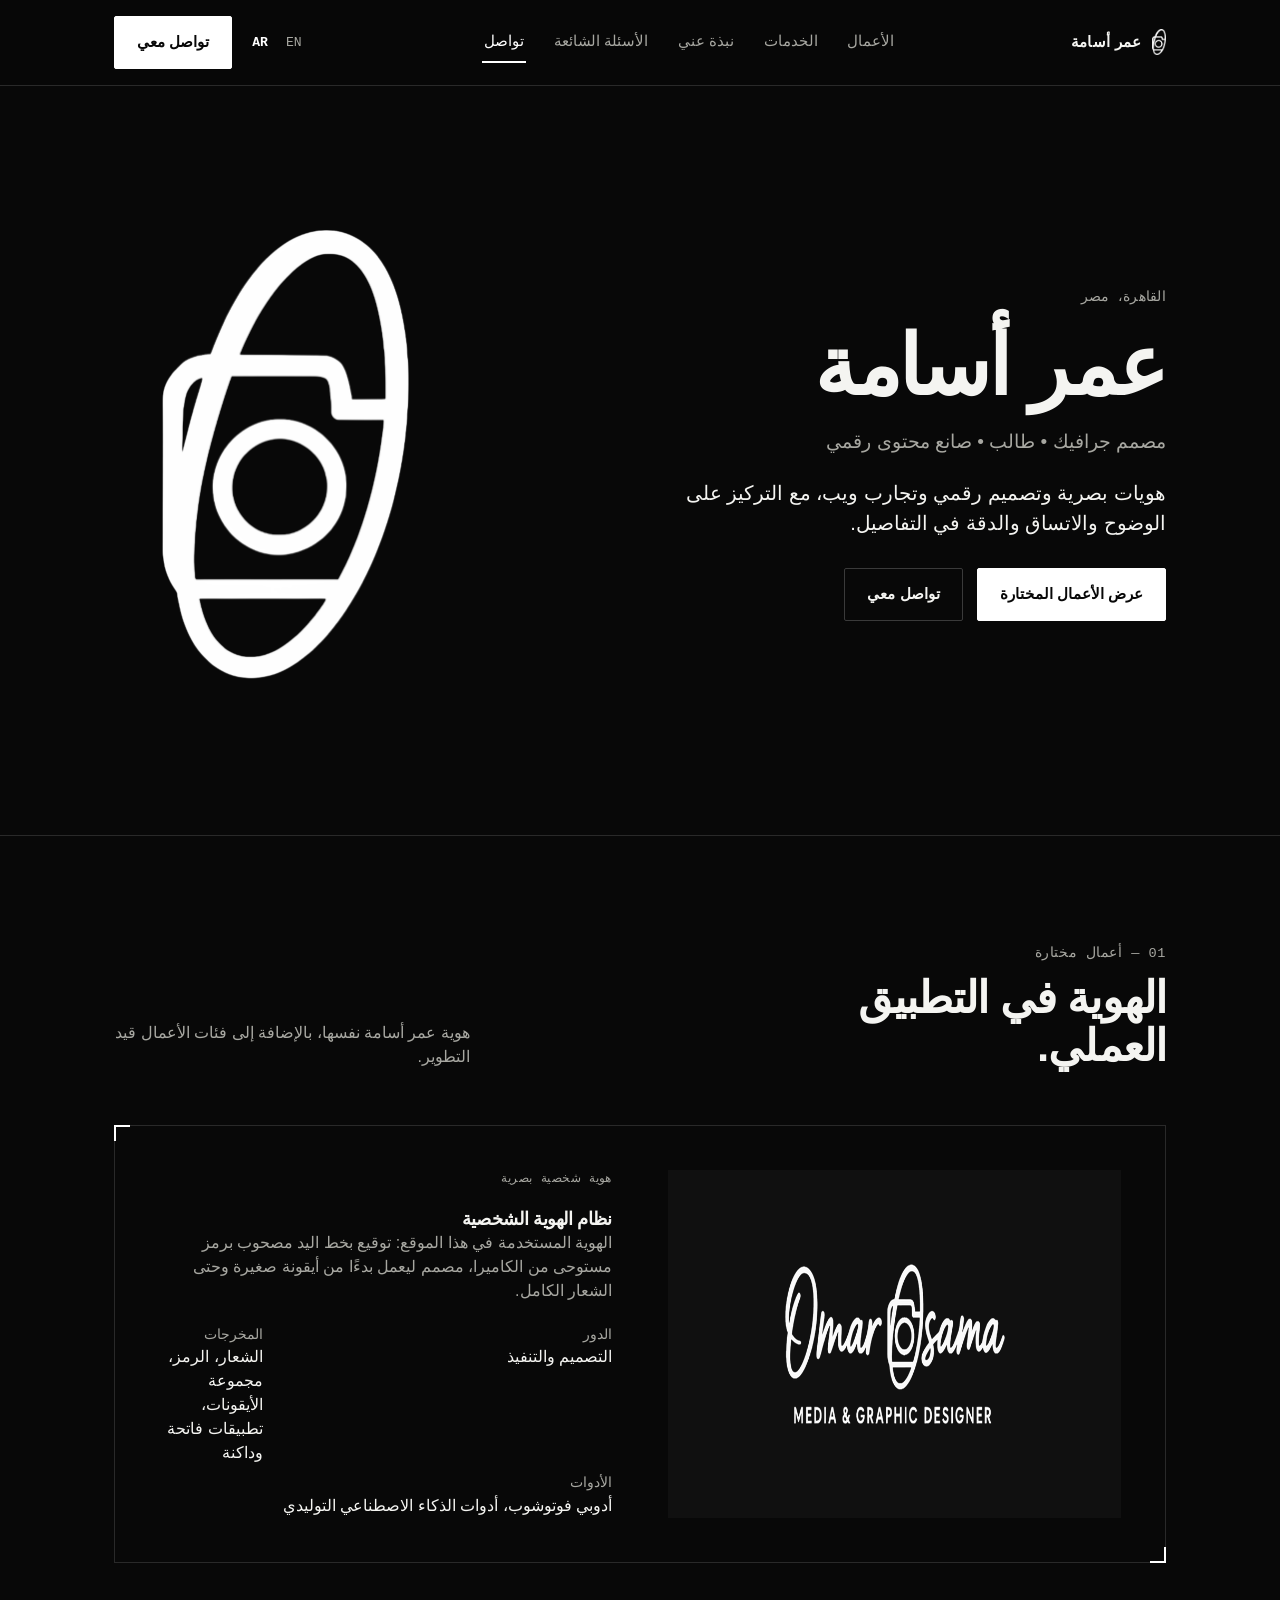
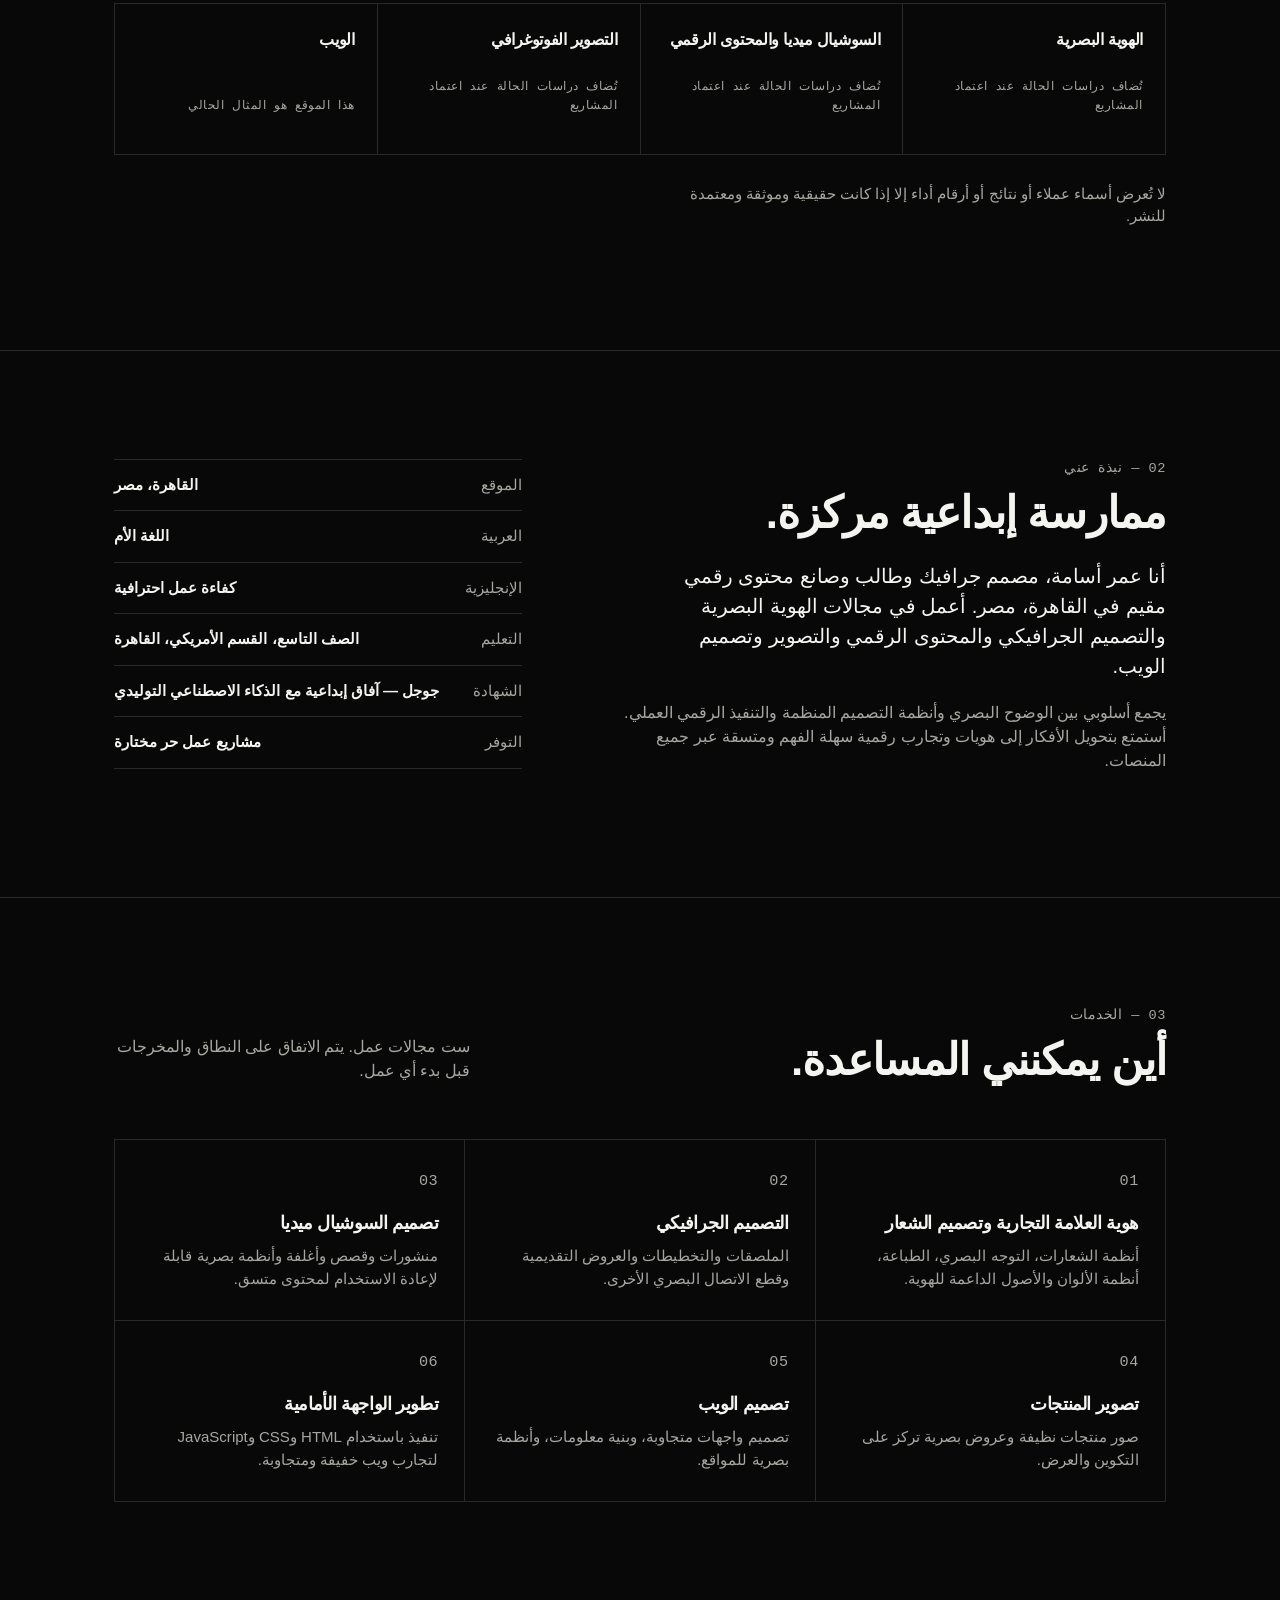
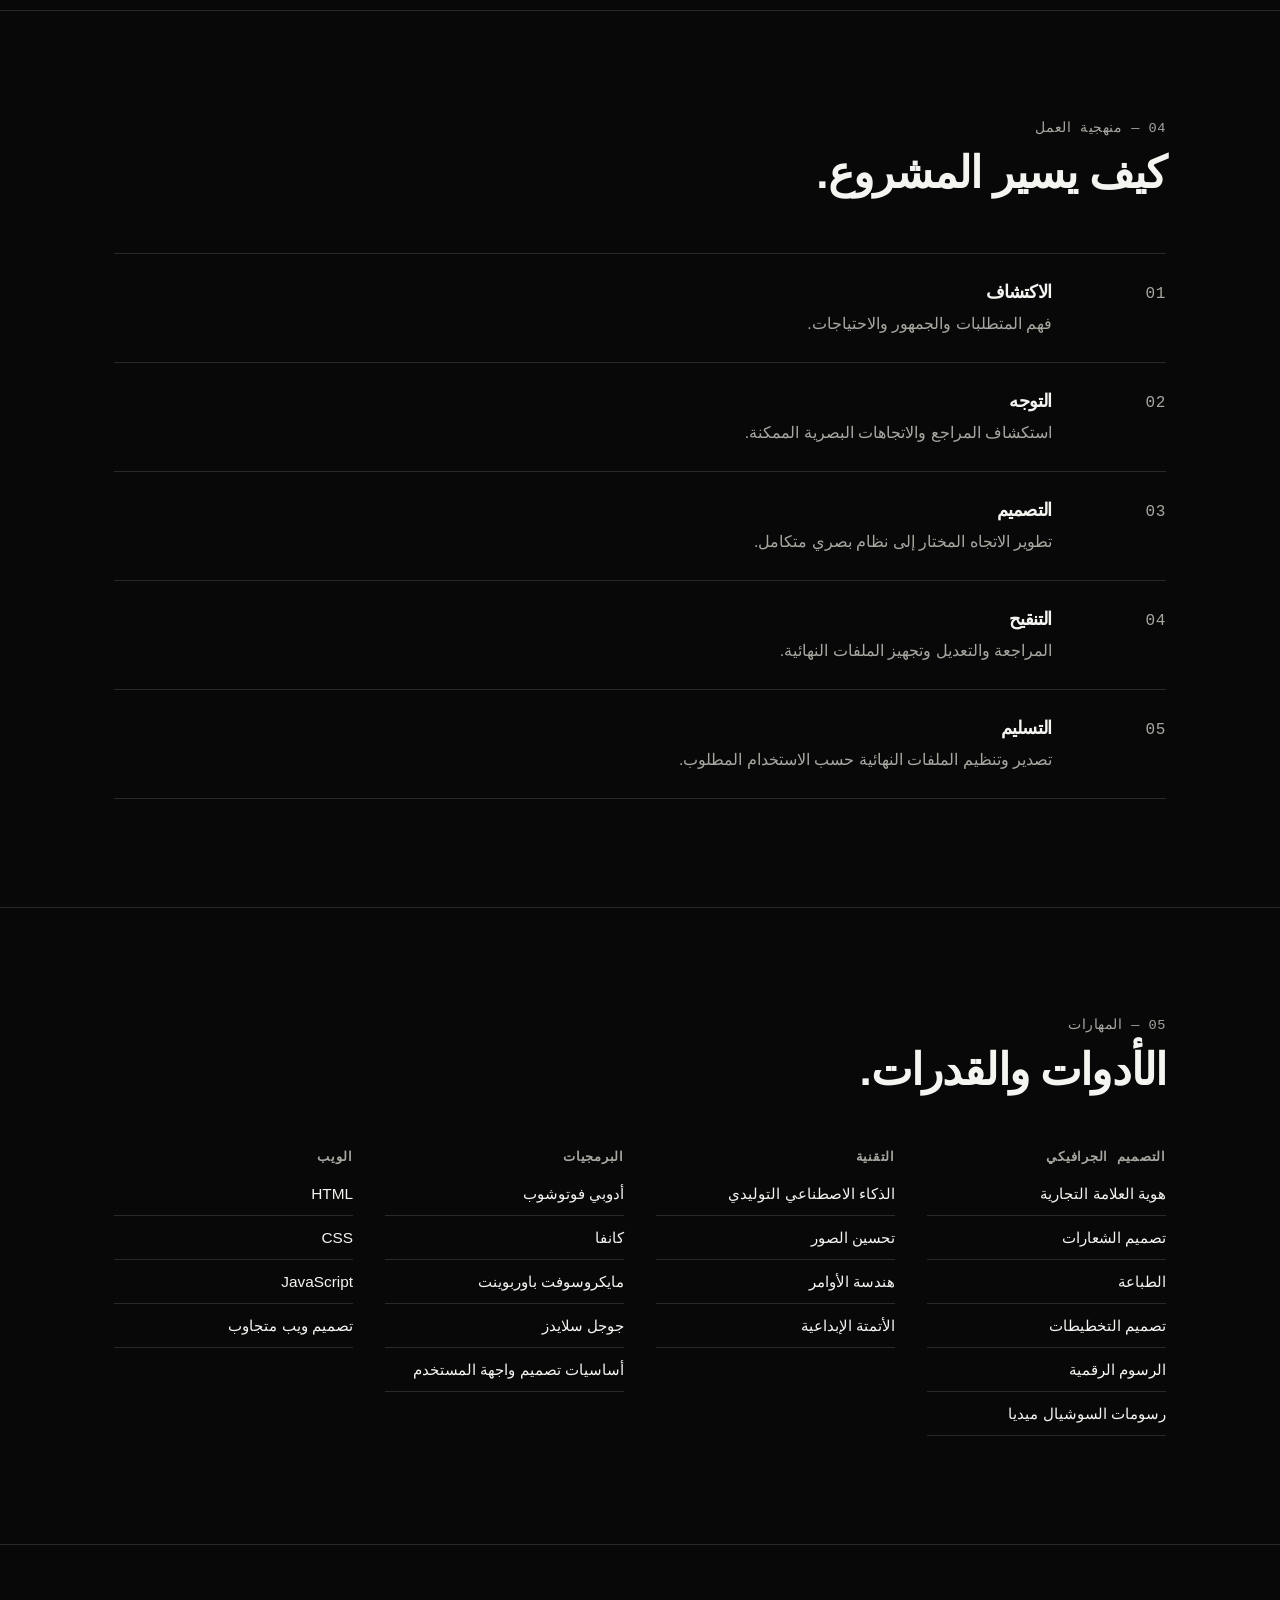
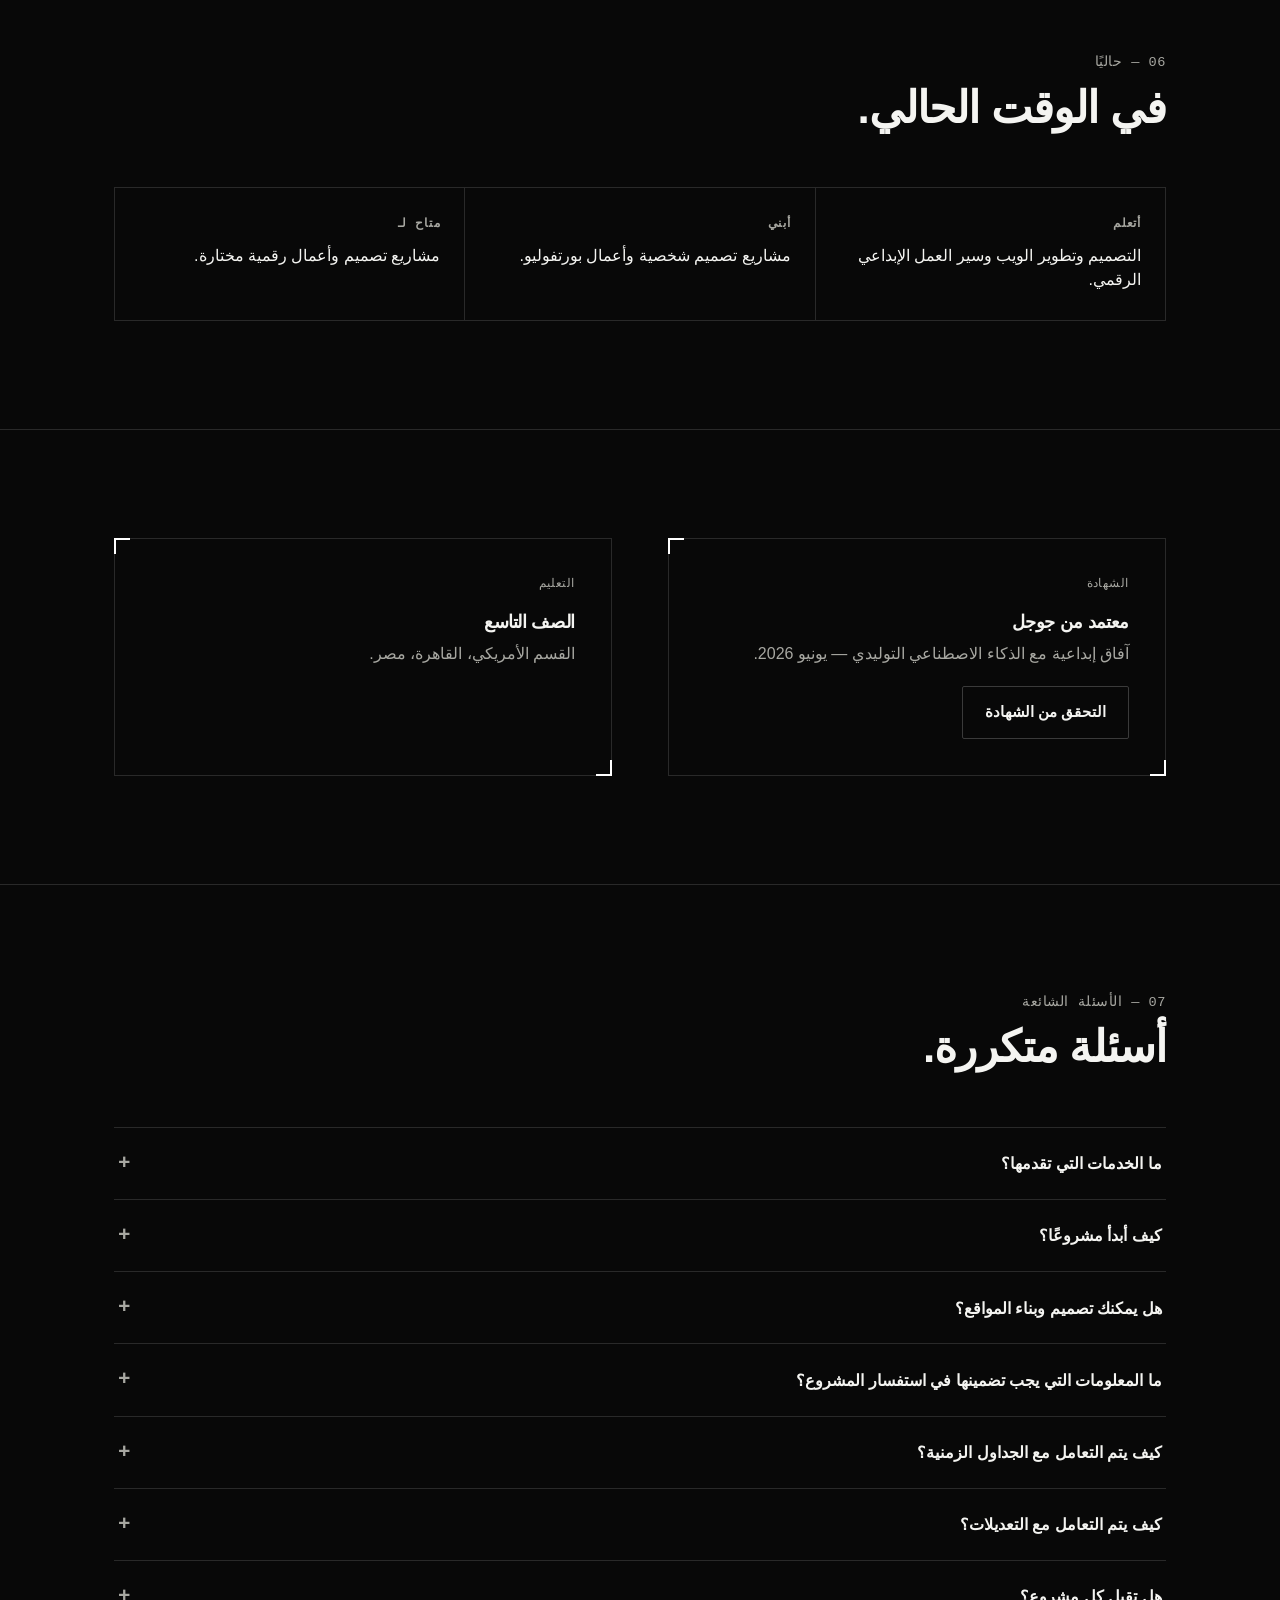
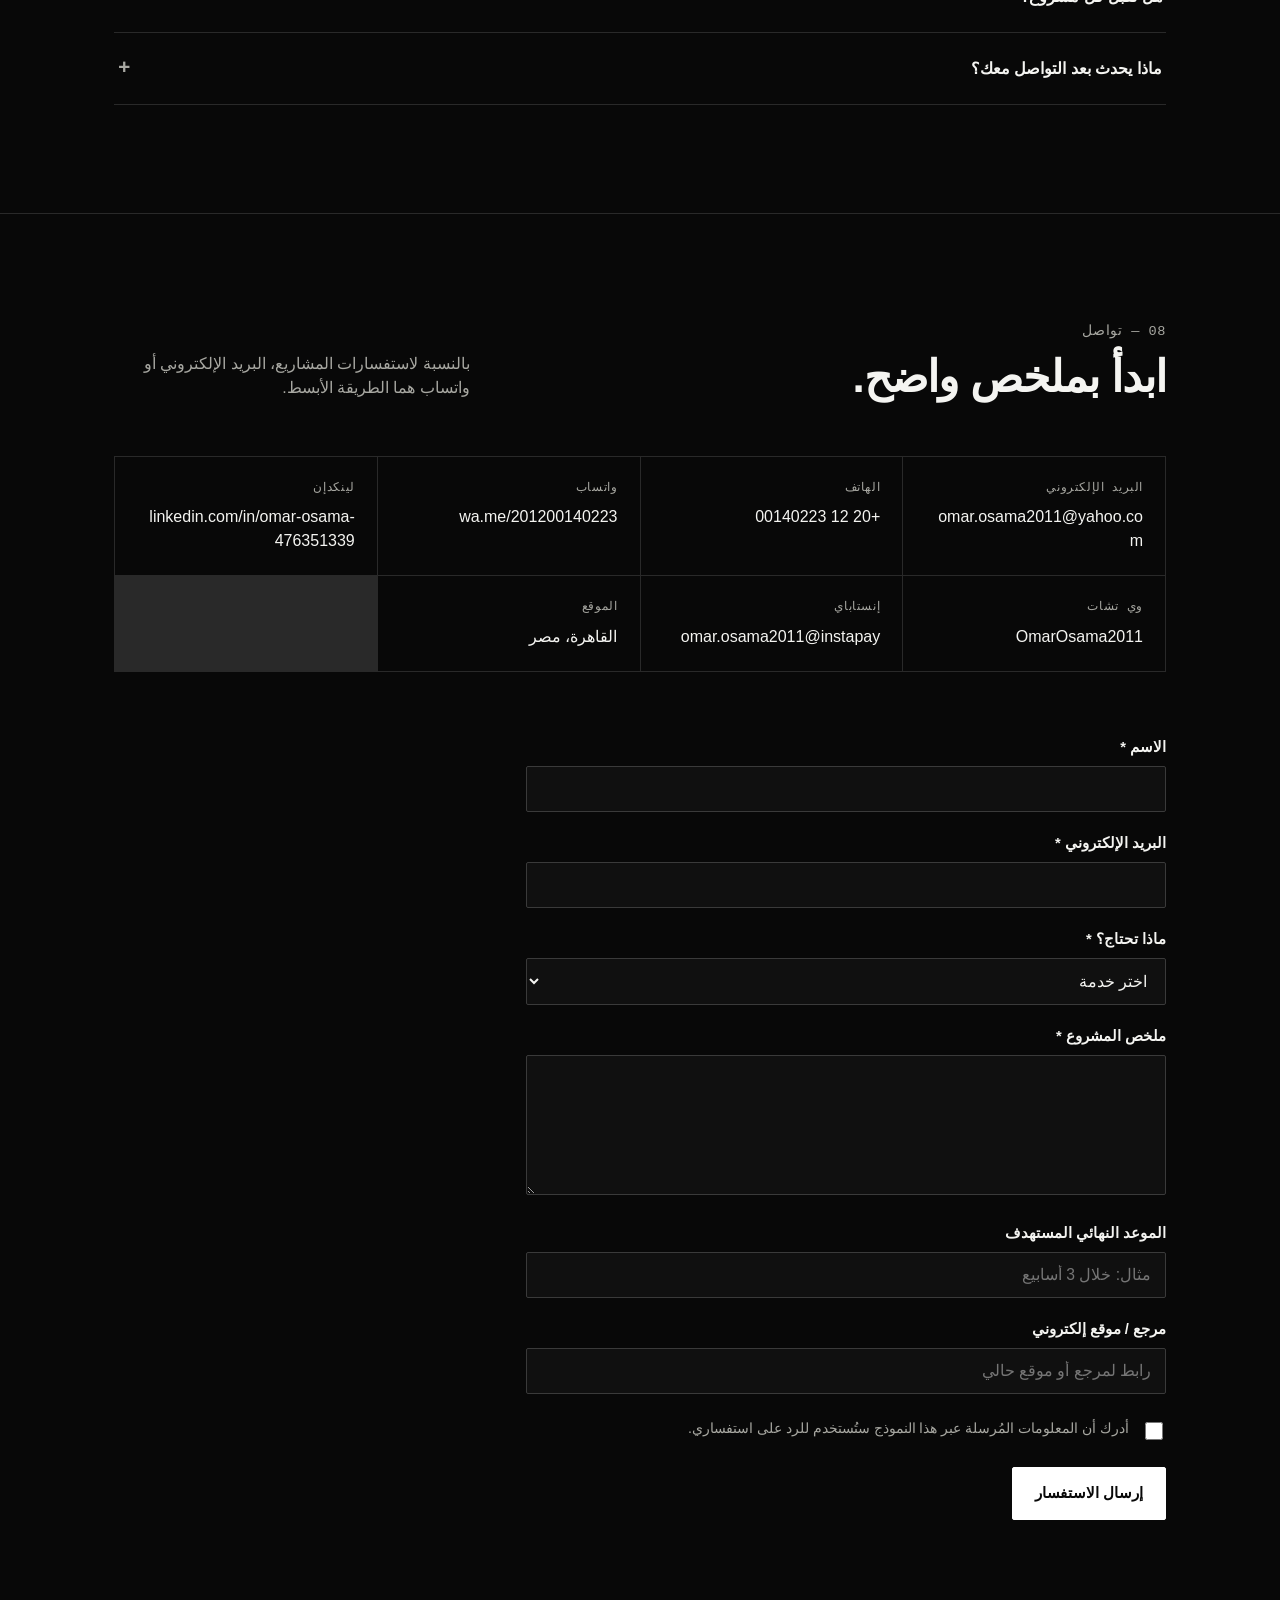
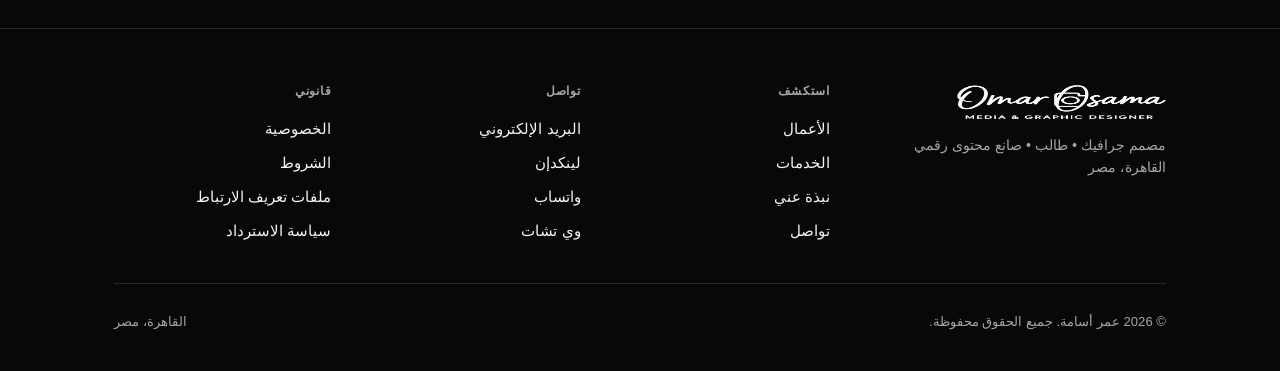
==== ar/index.html @ e89d1a8b "Add files via upload" ====
<!doctype html>
<html lang="ar" dir="rtl">
<head>
<meta charset="utf-8">
<meta name="viewport" content="width=device-width, initial-scale=1">
<title>عمر أسامة — مصمم جرافيك وصانع محتوى رقمي | القاهرة، مصر</title>
<meta name="description" content="عمر أسامة مصمم جرافيك وصانع محتوى رقمي مقيم في القاهرة، مصر، متخصص في الهوية البصرية وتصميم الشعارات ورسومات السوشيال ميديا والتصوير وتصميم الويب.">
<meta name="theme-color" content="#080808">
<link rel="canonical" href="https://omarosama.com/ar/">
<link rel="alternate" hreflang="en" href="https://omarosama.com/">
<link rel="alternate" hreflang="ar" href="https://omarosama.com/ar/">
<link rel="alternate" hreflang="x-default" href="https://omarosama.com/">

<link rel="icon" href="/favicon.ico" sizes="any">
<link rel="icon" type="image/png" sizes="16x16" href="/assets/favicon-16.png">
<link rel="icon" type="image/png" sizes="32x32" href="/assets/favicon-32.png">
<link rel="apple-touch-icon" sizes="180x180" href="/assets/apple-touch-icon.png">
<link rel="manifest" href="/site.webmanifest">

<meta property="og:type" content="website">
<meta property="og:title" content="عمر أسامة — مصمم جرافيك وصانع محتوى رقمي">
<meta property="og:description" content="هويات بصرية وتصميم رقمي وتجارب ويب، مع التركيز على الوضوح والاتساق والدقة.">
<meta property="og:url" content="https://omarosama.com/ar/">
<meta property="og:image" content="https://omarosama.com/assets/favicon-512.png">
<meta property="og:locale" content="ar_EG">
<meta property="og:locale:alternate" content="en_US">

<link rel="stylesheet" href="../styles.css">
<script type="application/ld+json">
{
  "@context": "https://schema.org",
  "@type": "Person",
  "name": "Omar Osama",
  "jobTitle": "Graphic Designer",
  "url": "https://omarosama.com/ar/",
  "image": "https://omarosama.com/assets/favicon-512.png",
  "address": { "@type": "PostalAddress", "addressLocality": "Cairo", "addressCountry": "EG" },
  "knowsLanguage": ["Arabic", "English"],
  "sameAs": ["https://www.linkedin.com/in/omar-osama-476351339"]
}
</script>
</head>
<body>
<a class="skip" href="#main">تخطَّ إلى المحتوى</a>

<header>
  <div class="container nav">
    <a class="brand" href="/ar/" aria-label="عمر أسامة، الصفحة الرئيسية">
      <img src="../assets/icon-white-sm.png" alt="" width="20" height="36">
      <span>عمر أسامة</span>
    </a>

    <nav class="primary-nav" aria-label="التنقل الرئيسي">
      <a href="#work">الأعمال</a>
      <a href="#services">الخدمات</a>
      <a href="#about">نبذة عني</a>
      <a href="#faq">الأسئلة الشائعة</a>
      <a href="#contact">تواصل</a>
    </nav>

    <div class="nav-right">
      <div class="lang-switch" aria-label="اللغة">
        <a href="/" lang="en">EN</a>
        <a href="/ar/" aria-current="true" lang="ar">AR</a>
      </div>
      <a class="button" href="#contact">تواصل معي</a>
      <button class="menu-toggle" aria-label="فتح القائمة" aria-expanded="false" aria-controls="primary-nav">
        <svg width="20" height="20" viewBox="0 0 20 20" fill="none" aria-hidden="true"><path d="M2 5h16M2 10h16M2 15h16" stroke="currentColor" stroke-width="1.6" stroke-linecap="round"/></svg>
      </button>
    </div>
  </div>
</header>

<main id="main">

  <section class="hero" aria-label="مقدمة">
    <div class="container hero-grid">
      <div>
        <p class="hero-kicker">القاهرة، مصر</p>
        <h1>عمر أسامة</h1>
        <p class="hero-role">مصمم جرافيك • طالب • صانع محتوى رقمي</p>
        <p class="lead">هويات بصرية وتصميم رقمي وتجارب ويب، مع التركيز على الوضوح والاتساق والدقة في التفاصيل.</p>
        <div class="hero-actions">
          <a class="button" href="#work">عرض الأعمال المختارة</a>
          <a class="button secondary" href="#contact">تواصل معي</a>
        </div>
      </div>
      <div class="hero-mark">
        <img src="../assets/icon-white-lg.png" alt="رمز عمر أسامة المستوحى من الكاميرا" width="495" height="900">
      </div>
    </div>
  </section>

  <section id="work" aria-labelledby="work-heading">
    <div class="container">
      <div class="section-head">
        <div>
          <span class="section-index frame-num">01 — أعمال مختارة</span>
          <h2 id="work-heading">الهوية في التطبيق العملي.</h2>
        </div>
        <p class="section-intro">هوية عمر أسامة نفسها، بالإضافة إلى فئات الأعمال قيد التطوير.</p>
      </div>

      <article class="case-study frame">
        <div class="case-visual">
          <img src="../assets/logo-white-header.png" alt="توقيع عمر أسامة مع الرمز المستوحى من الكاميرا" loading="lazy" width="417" height="160">
        </div>
        <div class="case-body">
          <div class="case-meta">
            <span class="frame-num">هوية شخصية بصرية</span>
          </div>
          <h3>نظام الهوية الشخصية</h3>
          <p>الهوية المستخدمة في هذا الموقع: توقيع بخط اليد مصحوب برمز مستوحى من الكاميرا، مصمم ليعمل بدءًا من أيقونة صغيرة وحتى الشعار الكامل.</p>
          <dl>
            <div><dt>الدور</dt><dd>التصميم والتنفيذ</dd></div>
            <div><dt>المخرجات</dt><dd>الشعار، الرمز، مجموعة الأيقونات، تطبيقات فاتحة وداكنة</dd></div>
            <div><dt>الأدوات</dt><dd>أدوبي فوتوشوب، أدوات الذكاء الاصطناعي التوليدي</dd></div>
          </dl>
        </div>
      </article>

      <div class="work-categories">
        <div class="work-category">
          <h3>الهوية البصرية</h3>
          <p class="frame-num status">تُضاف دراسات الحالة عند اعتماد المشاريع</p>
        </div>
        <div class="work-category">
          <h3>السوشيال ميديا والمحتوى الرقمي</h3>
          <p class="frame-num status">تُضاف دراسات الحالة عند اعتماد المشاريع</p>
        </div>
        <div class="work-category">
          <h3>التصوير الفوتوغرافي</h3>
          <p class="frame-num status">تُضاف دراسات الحالة عند اعتماد المشاريع</p>
        </div>
        <div class="work-category">
          <h3>الويب</h3>
          <p class="frame-num status">هذا الموقع هو المثال الحالي</p>
        </div>
      </div>
      <p class="work-note">لا تُعرض أسماء عملاء أو نتائج أو أرقام أداء إلا إذا كانت حقيقية وموثقة ومعتمدة للنشر.</p>
    </div>
  </section>

  <section id="about" aria-labelledby="about-heading">
    <div class="container about-grid">
      <div>
        <span class="section-index frame-num">02 — نبذة عني</span>
        <h2 id="about-heading">ممارسة إبداعية مركزة.</h2>
        <p class="lead" style="margin-top:24px;">أنا عمر أسامة، مصمم جرافيك وطالب وصانع محتوى رقمي مقيم في القاهرة، مصر. أعمل في مجالات الهوية البصرية والتصميم الجرافيكي والمحتوى الرقمي والتصوير وتصميم الويب.</p>
        <p>يجمع أسلوبي بين الوضوح البصري وأنظمة التصميم المنظمة والتنفيذ الرقمي العملي. أستمتع بتحويل الأفكار إلى هويات وتجارب رقمية سهلة الفهم ومتسقة عبر جميع المنصات.</p>
      </div>
      <div class="info-list" aria-label="تفاصيل الملف الشخصي">
        <div class="info-row"><span>الموقع</span><strong>القاهرة، مصر</strong></div>
        <div class="info-row"><span>العربية</span><strong>اللغة الأم</strong></div>
        <div class="info-row"><span>الإنجليزية</span><strong>كفاءة عمل احترافية</strong></div>
        <div class="info-row"><span>التعليم</span><strong>الصف التاسع، القسم الأمريكي، القاهرة</strong></div>
        <div class="info-row"><span>الشهادة</span><strong>جوجل — آفاق إبداعية مع الذكاء الاصطناعي التوليدي</strong></div>
        <div class="info-row"><span>التوفر</span><strong>مشاريع عمل حر مختارة</strong></div>
      </div>
    </div>
  </section>

  <section id="services" aria-labelledby="services-heading">
    <div class="container">
      <div class="section-head">
        <div>
          <span class="section-index frame-num">03 — الخدمات</span>
          <h2 id="services-heading">أين يمكنني المساعدة.</h2>
        </div>
        <p class="section-intro">ست مجالات عمل. يتم الاتفاق على النطاق والمخرجات قبل بدء أي عمل.</p>
      </div>
      <div class="services">
        <article class="service">
          <span class="frame-num">01</span>
          <h3>هوية العلامة التجارية وتصميم الشعار</h3>
          <p>أنظمة الشعارات، التوجه البصري، الطباعة، أنظمة الألوان والأصول الداعمة للهوية.</p>
        </article>
        <article class="service">
          <span class="frame-num">02</span>
          <h3>التصميم الجرافيكي</h3>
          <p>الملصقات والتخطيطات والعروض التقديمية وقطع الاتصال البصري الأخرى.</p>
        </article>
        <article class="service">
          <span class="frame-num">03</span>
          <h3>تصميم السوشيال ميديا</h3>
          <p>منشورات وقصص وأغلفة وأنظمة بصرية قابلة لإعادة الاستخدام لمحتوى متسق.</p>
        </article>
        <article class="service">
          <span class="frame-num">04</span>
          <h3>تصوير المنتجات</h3>
          <p>صور منتجات نظيفة وعروض بصرية تركز على التكوين والعرض.</p>
        </article>
        <article class="service">
          <span class="frame-num">05</span>
          <h3>تصميم الويب</h3>
          <p>تصميم واجهات متجاوبة، وبنية معلومات، وأنظمة بصرية للمواقع.</p>
        </article>
        <article class="service">
          <span class="frame-num">06</span>
          <h3>تطوير الواجهة الأمامية</h3>
          <p>تنفيذ باستخدام HTML وCSS وJavaScript لتجارب ويب خفيفة ومتجاوبة.</p>
        </article>
      </div>
    </div>
  </section>

  <section id="process" aria-labelledby="process-heading">
    <div class="container">
      <div class="section-head">
        <div>
          <span class="section-index frame-num">04 — منهجية العمل</span>
          <h2 id="process-heading">كيف يسير المشروع.</h2>
        </div>
      </div>
      <div class="process-list">
        <div class="process-item">
          <span class="frame-num">01</span>
          <div><h3>الاكتشاف</h3><p>فهم المتطلبات والجمهور والاحتياجات.</p></div>
        </div>
        <div class="process-item">
          <span class="frame-num">02</span>
          <div><h3>التوجه</h3><p>استكشاف المراجع والاتجاهات البصرية الممكنة.</p></div>
        </div>
        <div class="process-item">
          <span class="frame-num">03</span>
          <div><h3>التصميم</h3><p>تطوير الاتجاه المختار إلى نظام بصري متكامل.</p></div>
        </div>
        <div class="process-item">
          <span class="frame-num">04</span>
          <div><h3>التنقيح</h3><p>المراجعة والتعديل وتجهيز الملفات النهائية.</p></div>
        </div>
        <div class="process-item">
          <span class="frame-num">05</span>
          <div><h3>التسليم</h3><p>تصدير وتنظيم الملفات النهائية حسب الاستخدام المطلوب.</p></div>
        </div>
      </div>
    </div>
  </section>

  <section id="skills" aria-labelledby="skills-heading">
    <div class="container">
      <div class="section-head">
        <div>
          <span class="section-index frame-num">05 — المهارات</span>
          <h2 id="skills-heading">الأدوات والقدرات.</h2>
        </div>
      </div>
      <div class="skills-grid">
        <div class="skill-group">
          <h3>التصميم الجرافيكي</h3>
          <ul>
            <li>هوية العلامة التجارية</li>
            <li>تصميم الشعارات</li>
            <li>الطباعة</li>
            <li>تصميم التخطيطات</li>
            <li>الرسوم الرقمية</li>
            <li>رسومات السوشيال ميديا</li>
          </ul>
        </div>
        <div class="skill-group">
          <h3>التقنية</h3>
          <ul>
            <li>الذكاء الاصطناعي التوليدي</li>
            <li>تحسين الصور</li>
            <li>هندسة الأوامر</li>
            <li>الأتمتة الإبداعية</li>
          </ul>
        </div>
        <div class="skill-group">
          <h3>البرمجيات</h3>
          <ul>
            <li>أدوبي فوتوشوب</li>
            <li>كانفا</li>
            <li>مايكروسوفت باوربوينت</li>
            <li>جوجل سلايدز</li>
            <li>أساسيات تصميم واجهة المستخدم</li>
          </ul>
        </div>
        <div class="skill-group">
          <h3>الويب</h3>
          <ul>
            <li>HTML</li>
            <li>CSS</li>
            <li>JavaScript</li>
            <li>تصميم ويب متجاوب</li>
          </ul>
        </div>
      </div>
    </div>
  </section>

  <section id="currently" aria-labelledby="currently-heading">
    <div class="container">
      <div class="section-head">
        <div>
          <span class="section-index frame-num">06 — حاليًا</span>
          <h2 id="currently-heading">في الوقت الحالي.</h2>
        </div>
      </div>
      <div class="currently-grid">
        <div class="currently-item">
          <h3>أتعلم</h3>
          <p>التصميم وتطوير الويب وسير العمل الإبداعي الرقمي.</p>
        </div>
        <div class="currently-item">
          <h3>أبني</h3>
          <p>مشاريع تصميم شخصية وأعمال بورتفوليو.</p>
        </div>
        <div class="currently-item">
          <h3>متاح لـ</h3>
          <p>مشاريع تصميم وأعمال رقمية مختارة.</p>
        </div>
      </div>
    </div>
  </section>

  <section id="certification" aria-labelledby="certification-heading">
    <div class="container two-up">
      <div class="credential-card frame">
        <span class="frame-num">الشهادة</span>
        <h3 id="certification-heading">معتمد من جوجل</h3>
        <p>آفاق إبداعية مع الذكاء الاصطناعي التوليدي — يونيو 2026.</p>
        <a class="button secondary" href="https://omp.dub.ai/certificate/pCsrvrHUGhyC" rel="noopener noreferrer" target="_blank">التحقق من الشهادة</a>
      </div>
      <div class="credential-card frame">
        <span class="frame-num">التعليم</span>
        <h3>الصف التاسع</h3>
        <p>القسم الأمريكي، القاهرة، مصر.</p>
      </div>
    </div>
  </section>

  <section id="faq" aria-labelledby="faq-heading">
    <div class="container">
      <div class="section-head">
        <div>
          <span class="section-index frame-num">07 — الأسئلة الشائعة</span>
          <h2 id="faq-heading">أسئلة متكررة.</h2>
        </div>
      </div>
      <div class="faq-list">
        <details class="faq-item">
          <summary>ما الخدمات التي تقدمها؟</summary>
          <p>هوية العلامة التجارية وتصميم الشعار، التصميم الجرافيكي، تصميم السوشيال ميديا، تصوير المنتجات، تصميم الويب وتطوير الواجهة الأمامية.</p>
        </details>
        <details class="faq-item">
          <summary>كيف أبدأ مشروعًا؟</summary>
          <p>أرسل ملخصًا مختصرًا عبر البريد الإلكتروني أو واتساب، أو استخدم نموذج الاستفسار أدناه. اذكر ما تحتاجه وأهدافك وأي مراجع مناسبة.</p>
        </details>
        <details class="faq-item">
          <summary>هل يمكنك تصميم وبناء المواقع؟</summary>
          <p>نعم، يمكنني العمل على التصميم البصري والتنفيذ باستخدام HTML وCSS وJavaScript.</p>
        </details>
        <details class="faq-item">
          <summary>ما المعلومات التي يجب تضمينها في استفسار المشروع؟</summary>
          <p>ما تحتاجه، هدف المشروع، أي مراجع تفضلها، الموعد النهائي المستهدف، وأي شيء محدد يجب أن يعكسه التصميم.</p>
        </details>
        <details class="faq-item">
          <summary>كيف يتم التعامل مع الجداول الزمنية؟</summary>
          <p>تعتمد الجداول الزمنية على النطاق المتفق عليه ويتم تأكيدها قبل بدء العمل.</p>
        </details>
        <details class="faq-item">
          <summary>كيف يتم التعامل مع التعديلات؟</summary>
          <p>يُتفق على عدد التعديلات وهيكلها كجزء من نطاق المشروع قبل البدء.</p>
        </details>
        <details class="faq-item">
          <summary>هل تقبل كل مشروع؟</summary>
          <p>لا. تتم مراجعة نطاق المشروع وتوقيته وملاءمته أولاً للتأكد من إمكانية تنفيذه بجودة جيدة.</p>
        </details>
        <details class="faq-item">
          <summary>ماذا يحدث بعد التواصل معك؟</summary>
          <p>سأرد لمراجعة الملخص وطرح أي أسئلة إضافية، ثم تأكيد النطاق والجدول الزمني والخطوات التالية قبل بدء العمل.</p>
        </details>
      </div>
    </div>
  </section>

  <section id="contact" aria-labelledby="contact-heading">
    <div class="container">
      <div class="section-head">
        <div>
          <span class="section-index frame-num">08 — تواصل</span>
          <h2 id="contact-heading">ابدأ بملخص واضح.</h2>
        </div>
        <p class="section-intro">بالنسبة لاستفسارات المشاريع، البريد الإلكتروني أو واتساب هما الطريقة الأبسط.</p>
      </div>

      <div class="contact-grid">
        <div class="contact-card">
          <small>البريد الإلكتروني</small>
          <a href="mailto:omar.osama2011@yahoo.com">omar.osama2011@yahoo.com</a>
        </div>
        <div class="contact-card">
          <small>الهاتف</small>
          <a href="tel:+201200140223">+20 12 00140223</a>
        </div>
        <div class="contact-card">
          <small>واتساب</small>
          <a href="https://wa.me/201200140223" rel="noopener noreferrer" target="_blank">wa.me/201200140223</a>
        </div>
        <div class="contact-card">
          <small>لينكدإن</small>
          <a href="https://www.linkedin.com/in/omar-osama-476351339" rel="noopener noreferrer" target="_blank">linkedin.com/in/omar-osama-476351339</a>
        </div>
        <div class="contact-card">
          <small>وي تشات</small>
          <a href="https://www.wechat.com/OmarOsama2011" rel="noopener noreferrer" target="_blank">OmarOsama2011</a>
        </div>
        <div class="contact-card">
          <small>إنستاباي</small>
          <span>omar.osama2011@instapay</span>
        </div>
        <div class="contact-card">
          <small>الموقع</small>
          <span>القاهرة، مصر</span>
        </div>
      </div>

      <form class="form" id="enquiry-form" data-endpoint="" novalidate>
        <div class="field">
          <label for="f-name">الاسم *</label>
          <input id="f-name" name="name" type="text" autocomplete="name" required>
          <span class="field-error" role="alert"></span>
        </div>
        <div class="field">
          <label for="f-email">البريد الإلكتروني *</label>
          <input id="f-email" name="email" type="email" autocomplete="email" required>
          <span class="field-error" role="alert"></span>
        </div>
        <div class="field">
          <label for="f-need">ماذا تحتاج؟ *</label>
          <select id="f-need" name="service" required>
            <option value="">اختر خدمة</option>
            <option>هوية العلامة التجارية</option>
            <option>تصميم الشعار</option>
            <option>تصميم السوشيال ميديا</option>
            <option>التصميم الجرافيكي</option>
            <option>التصوير الفوتوغرافي</option>
            <option>تصميم الويب</option>
            <option>تطوير الواجهة الأمامية</option>
            <option>أخرى</option>
          </select>
          <span class="field-error" role="alert"></span>
        </div>
        <div class="field">
          <label for="f-brief">ملخص المشروع *</label>
          <textarea id="f-brief" name="brief" required></textarea>
          <span class="field-error" role="alert"></span>
        </div>
        <div class="field">
          <label for="f-deadline">الموعد النهائي المستهدف</label>
          <input id="f-deadline" name="deadline" type="text" placeholder="مثال: خلال 3 أسابيع">
        </div>
        <div class="field">
          <label for="f-reference">مرجع / موقع إلكتروني</label>
          <input id="f-reference" name="reference" type="text" placeholder="رابط لمرجع أو موقع حالي">
        </div>

        <label class="consent">
          <input type="checkbox" name="consent" required>
          <span>أدرك أن المعلومات المُرسلة عبر هذا النموذج ستُستخدم للرد على استفساري.</span>
        </label>

        <button class="button" type="submit" data-label="إرسال الاستفسار">إرسال الاستفسار</button>
        <div class="form-status" role="status" aria-live="polite"></div>
      </form>
    </div>
  </section>

</main>

<footer>
  <div class="container">
    <div class="footer-grid">
      <div class="footer-brand">
        <img src="../assets/logo-white-header.png" alt="عمر أسامة" width="209" height="80">
        <p>مصمم جرافيك • طالب • صانع محتوى رقمي<br>القاهرة، مصر</p>
      </div>
      <div class="footer-col">
        <h3>استكشف</h3>
        <ul>
          <li><a href="#work">الأعمال</a></li>
          <li><a href="#services">الخدمات</a></li>
          <li><a href="#about">نبذة عني</a></li>
          <li><a href="#contact">تواصل</a></li>
        </ul>
      </div>
      <div class="footer-col">
        <h3>تواصل</h3>
        <ul>
          <li><a href="mailto:omar.osama2011@yahoo.com">البريد الإلكتروني</a></li>
          <li><a href="https://www.linkedin.com/in/omar-osama-476351339" rel="noopener noreferrer" target="_blank">لينكدإن</a></li>
          <li><a href="https://wa.me/201200140223" rel="noopener noreferrer" target="_blank">واتساب</a></li>
          <li><a href="https://www.wechat.com/OmarOsama2011" rel="noopener noreferrer" target="_blank">وي تشات</a></li>
        </ul>
      </div>
      <div class="footer-col">
        <h3>قانوني</h3>
        <ul>
          <li><a href="privacy.html">الخصوصية</a></li>
          <li><a href="terms.html">الشروط</a></li>
          <li><a href="cookies.html">ملفات تعريف الارتباط</a></li>
          <li><a href="refund.html">سياسة الاسترداد</a></li>
        </ul>
      </div>
    </div>
    <div class="footer-bottom">
      <span>© 2026 عمر أسامة. جميع الحقوق محفوظة.</span>
      <span>القاهرة، مصر</span>
    </div>
  </div>
</footer>

<script src="../script.js"></script>
</body>
</html>
---- styles.css ----
/* ==========================================================================
   Omar Osama — Portfolio
   Design tokens
   ========================================================================== */
:root{
  --bg: #080808;
  --surface: #101010;
  --surface-2: #151515;
  --text: #F4F4F1;
  --text-secondary: #A7A7A1;
  --border: #292929;
  --border-strong: #3a3a3a;
  --white: #FFFFFF;

  --font-sans: -apple-system, BlinkMacSystemFont, "Segoe UI", "Helvetica Neue", Helvetica, Arial, sans-serif;
  --font-mono: ui-monospace, "SF Mono", "SFMono-Regular", Consolas, "Liberation Mono", Menlo, monospace;

  --container: 1180px;
  --gutter: clamp(20px, 5vw, 64px);
  --radius: 2px;

  --ease: cubic-bezier(.2,.7,.2,1);
  --dur: 220ms;
}

@media (prefers-reduced-motion: reduce){
  *, *::before, *::after{
    animation-duration: 0.001ms !important;
    animation-iteration-count: 1 !important;
    transition-duration: 0.001ms !important;
    scroll-behavior: auto !important;
  }
}

*, *::before, *::after{ box-sizing: border-box; }
html{ scroll-behavior: smooth; }
@media (prefers-reduced-motion: reduce){ html{ scroll-behavior: auto; } }

body{
  margin:0;
  background: var(--bg);
  color: var(--text);
  font-family: var(--font-sans);
  font-size: 16px;
  line-height: 1.5;
  -webkit-font-smoothing: antialiased;
  text-rendering: optimizeLegibility;
}

img{ max-width:100%; display:block; }
a{ color: inherit; }
button{ font: inherit; }

.container{
  width:100%;
  max-width: var(--container);
  margin-inline:auto;
  padding-inline: var(--gutter);
}

/* Skip link */
.skip{
  position:absolute; left:0; top:0;
  background:var(--white); color:#000;
  padding:12px 18px; transform: translateY(-120%);
  z-index: 200; font-weight:600; text-decoration:none;
}
.skip:focus{ transform: translateY(0); }

/* Focus states */
:focus-visible{
  outline: 2px solid var(--white);
  outline-offset: 3px;
}
a:focus:not(:focus-visible), button:focus:not(:focus-visible){ outline:none; }

/* ==========================================================================
   Type scale
   ========================================================================== */
h1,h2,h3,h4{ margin:0; font-weight:700; letter-spacing:-0.02em; }
h1{ font-size: clamp(2.6rem, 6.5vw, 5.4rem); line-height:0.98; letter-spacing:-0.03em; }
h2{ font-size: clamp(1.8rem, 3.6vw, 2.75rem); line-height:1.08; }
h3{ font-size: 1.15rem; line-height:1.3; }
p{ margin:0 0 1em; color: var(--text-secondary); max-width: 62ch; }
.lead{ font-size: clamp(1.05rem, 1.6vw, 1.25rem); color: var(--text); max-width: 46ch; }

.mono{ font-family: var(--font-mono); }

/* Meta / numbering — camera dial motif (f-stop / frame numbers) */
.frame-num{
  font-family: var(--font-mono);
  font-size: 0.78rem;
  color: var(--text-secondary);
  letter-spacing: 0.04em;
}

/* ==========================================================================
   Buttons
   ========================================================================== */
.button{
  display:inline-flex;
  align-items:center;
  gap:10px;
  padding: 14px 22px;
  border: 1px solid var(--white);
  background: var(--white);
  color:#080808;
  text-decoration:none;
  font-weight:600;
  font-size:0.95rem;
  border-radius: var(--radius);
  transition: background var(--dur) var(--ease), color var(--dur) var(--ease), border-color var(--dur) var(--ease);
  min-height:44px;
  cursor:pointer;
}
.button:hover{ background: transparent; color: var(--white); }
.button.secondary{
  background: transparent;
  color: var(--text);
  border-color: var(--border-strong);
}
.button.secondary:hover{ border-color: var(--white); background: var(--surface-2); }
.button:disabled{ opacity:0.5; cursor:not-allowed; }

/* ==========================================================================
   Header
   ========================================================================== */
header{
  position: sticky;
  top:0;
  z-index: 100;
  background: rgba(8,8,8,0.86);
  backdrop-filter: saturate(140%) blur(10px);
  border-bottom: 1px solid var(--border);
}
.nav{
  display:flex;
  align-items:center;
  justify-content:space-between;
  gap: 24px;
  padding-block: 16px;
}
.brand{
  display:flex;
  align-items:center;
  gap:10px;
  text-decoration:none;
  color: var(--text);
  flex-shrink:0;
}
.brand img{ height:26px; width:auto; }
.brand span{
  font-weight:700;
  font-size:0.95rem;
  letter-spacing:0.02em;
}

.primary-nav{
  display:flex;
  gap: clamp(16px, 2vw, 32px);
}
.primary-nav a{
  text-decoration:none;
  color: var(--text-secondary);
  font-size:0.94rem;
  padding: 8px 2px;
  border-bottom: 2px solid transparent;
  transition: color var(--dur) var(--ease), border-color var(--dur) var(--ease);
}
.primary-nav a:hover,
.primary-nav a[aria-current="true"]{
  color: var(--white);
  border-color: var(--white);
}

.nav-right{ display:flex; align-items:center; gap:14px; }
.lang-switch{
  display:flex;
  gap:6px;
  font-family: var(--font-mono);
  font-size:0.82rem;
}
.lang-switch a{
  text-decoration:none;
  color: var(--text-secondary);
  padding:4px 6px;
}
.lang-switch a[aria-current="true"]{ color: var(--white); font-weight:700; }
.lang-switch a:hover{ color: var(--white); }

.menu-toggle{
  display:none;
  background:none;
  border:1px solid var(--border-strong);
  color: var(--text);
  width:44px; height:44px;
  align-items:center; justify-content:center;
  border-radius: var(--radius);
}

@media (max-width: 860px){
  .primary-nav{
    position: fixed;
    inset: 64px 0 0 0;
    background: var(--bg);
    flex-direction:column;
    padding: 24px var(--gutter) 40px;
    gap: 4px;
    transform: translateY(-8px);
    opacity:0;
    visibility:hidden;
    transition: opacity var(--dur) var(--ease), transform var(--dur) var(--ease), visibility var(--dur);
    border-top: 1px solid var(--border);
    overflow-y:auto;
  }
  .primary-nav.is-open{
    opacity:1; visibility:visible; transform:translateY(0);
  }
  .primary-nav a{
    padding: 16px 4px;
    border-bottom: 1px solid var(--border);
    font-size:1.1rem;
  }
  .menu-toggle{ display:inline-flex; }
  .nav-right .button{ display:none; }
}

/* ==========================================================================
   Sections — shared
   ========================================================================== */
main section, main > .container{ padding-block: clamp(56px, 9vw, 108px); }
section + section, main > div + div{ border-top: 1px solid var(--border); }

.section-head{
  display:flex;
  justify-content:space-between;
  align-items:flex-end;
  gap: 32px;
  flex-wrap:wrap;
  margin-bottom: clamp(32px, 5vw, 56px);
}
.section-head h2{ max-width: 16ch; }
.section-intro{ max-width: 40ch; margin:0; }
.section-index{
  font-family: var(--font-mono);
  color: var(--text-secondary);
  font-size:0.85rem;
  display:block;
  margin-bottom:10px;
}

/* Viewfinder corner-bracket motif */
.frame{
  position:relative;
  border: 1px solid var(--border);
}
.frame::before, .frame::after{
  content:"";
  position:absolute;
  width:16px; height:16px;
  pointer-events:none;
}
.frame::before{
  top:-1px; left:-1px;
  border-top:2px solid var(--white);
  border-left:2px solid var(--white);
}
.frame::after{
  bottom:-1px; right:-1px;
  border-bottom:2px solid var(--white);
  border-right:2px solid var(--white);
}

/* ==========================================================================
   Hero
   ========================================================================== */
.hero{ padding-top: clamp(48px, 8vw, 96px); }
.hero-grid{
  display:grid;
  grid-template-columns: 1.3fr 0.7fr;
  gap: clamp(32px, 6vw, 72px);
  align-items:center;
}
.hero-kicker{
  font-family: var(--font-mono);
  color: var(--text-secondary);
  font-size:0.85rem;
  margin-bottom:18px;
  letter-spacing:0.02em;
}
.hero h1{ margin-bottom:20px; }
.hero-role{
  font-size: clamp(1rem, 1.8vw, 1.2rem);
  color: var(--text-secondary);
  margin-bottom: 22px;
}
.hero-actions{ display:flex; gap:14px; flex-wrap:wrap; margin-top: 30px; }
.hero-mark{
  aspect-ratio: 1 / 1.15;
  display:flex;
  align-items:center;
  justify-content:center;
  padding: clamp(24px, 4vw, 48px);
}
.hero-mark img{ width:100%; max-width: 260px; height:auto; }

@media (max-width: 860px){
  .hero-grid{ grid-template-columns: 1fr; }
  .hero-mark{ order:-1; max-width:180px; margin-inline:auto; aspect-ratio:auto; padding:0; }
}

/* ==========================================================================
   Selected work
   ========================================================================== */
.case-study{
  display:grid;
  grid-template-columns: 1fr 1fr;
  gap: clamp(28px, 5vw, 56px);
  padding: clamp(28px, 4vw, 44px);
  margin-bottom: 40px;
}
.case-visual{
  background: var(--surface);
  display:flex;
  align-items:center;
  justify-content:center;
  padding: clamp(28px, 5vw, 56px);
  min-height: 260px;
}
.case-visual img{ max-width:220px; }
.case-meta{ display:flex; flex-direction:column; gap:6px; margin-bottom:18px; }
.case-meta .frame-num{ text-transform:uppercase; }
.case-body dl{ display:grid; grid-template-columns: auto 1fr; gap: 8px 20px; margin:22px 0 0; }
.case-body dt{ color: var(--text-secondary); font-size:0.85rem; }
.case-body dd{ margin:0; }

@media (max-width: 760px){
  .case-study{ grid-template-columns: 1fr; }
}

.work-categories{
  display:grid;
  grid-template-columns: repeat(auto-fit, minmax(210px, 1fr));
  gap: 1px;
  background: var(--border);
  border: 1px solid var(--border);
}
.work-category{
  background: var(--bg);
  padding: 26px 22px;
  min-height: 150px;
  display:flex;
  flex-direction:column;
  justify-content:space-between;
}
.work-category h3{ font-size:1rem; }
.work-category .status{
  font-family: var(--font-mono);
  font-size:0.78rem;
  color: var(--text-secondary);
  margin-top:16px;
}
.work-note{ margin-top: 28px; font-size:0.92rem; }

/* ==========================================================================
   About
   ========================================================================== */
.about-grid{
  display:grid;
  grid-template-columns: 1.4fr 1fr;
  gap: clamp(32px, 6vw, 72px);
}
.info-list{ border-top: 1px solid var(--border); }
.info-row{
  display:flex;
  justify-content:space-between;
  gap:16px;
  padding: 14px 0;
  border-bottom: 1px solid var(--border);
  font-size:0.94rem;
}
.info-row span{ color: var(--text-secondary); }
.info-row strong{ font-weight:600; text-align:right; }
[dir="rtl"] .info-row strong{ text-align:left; }

@media (max-width: 780px){ .about-grid{ grid-template-columns:1fr; } }

/* ==========================================================================
   Services
   ========================================================================== */
.services{
  display:grid;
  grid-template-columns: repeat(auto-fit, minmax(280px, 1fr));
  border-top: 1px solid var(--border);
  border-left: 1px solid var(--border);
}
.service{
  padding: 30px 26px;
  border-right: 1px solid var(--border);
  border-bottom: 1px solid var(--border);
}
.service .frame-num{ display:block; margin-bottom: 18px; font-size:0.95rem; }
.service h3{ margin-bottom:10px; }
.service p{ margin:0; font-size:0.94rem; }

/* ==========================================================================
   Process
   ========================================================================== */
.process-list{ display:flex; flex-direction:column; }
.process-item{
  display:grid;
  grid-template-columns: 90px 1fr;
  gap: 24px;
  padding: 26px 0;
  border-top: 1px solid var(--border);
}
.process-list .process-item:last-child{ border-bottom: 1px solid var(--border); }
.process-item .frame-num{ font-size:1rem; padding-top:2px; }
.process-item h3{ margin-bottom:8px; }
.process-item p{ margin:0; }

@media (max-width:600px){
  .process-item{ grid-template-columns: 48px 1fr; }
}

/* ==========================================================================
   Skills
   ========================================================================== */
.skills-grid{
  display:grid;
  grid-template-columns: repeat(auto-fit, minmax(230px,1fr));
  gap: 32px;
}
.skill-group h3{
  font-family: var(--font-mono);
  font-size:0.8rem;
  text-transform:uppercase;
  letter-spacing:0.06em;
  color: var(--text-secondary);
  font-weight:600;
  margin-bottom:16px;
}
.skill-group ul{ list-style:none; margin:0; padding:0; display:flex; flex-direction:column; gap:10px; }
.skill-group li{
  padding-bottom:10px;
  border-bottom: 1px solid var(--border);
  font-size:0.96rem;
}

/* ==========================================================================
   Certification + Education (two-up)
   ========================================================================== */
.two-up{
  display:grid;
  grid-template-columns: 1fr 1fr;
  gap: clamp(28px,5vw,56px);
}
.credential-card{ padding: clamp(24px,4vw,36px); }
.credential-card h3{ margin-bottom:8px; }
.credential-card .frame-num{ display:block; margin-bottom:16px; }
.credential-card p{ margin-bottom:20px; }

@media (max-width:780px){ .two-up{ grid-template-columns:1fr; } }

/* ==========================================================================
   Currently
   ========================================================================== */
.currently-grid{
  display:grid;
  grid-template-columns: repeat(auto-fit,minmax(220px,1fr));
  gap: 1px;
  background: var(--border);
  border:1px solid var(--border);
}
.currently-item{ background: var(--bg); padding: 28px 24px; }
.currently-item h3{
  font-family: var(--font-mono);
  font-size:0.78rem;
  text-transform:uppercase;
  letter-spacing:0.06em;
  color: var(--text-secondary);
  font-weight:600;
  margin-bottom:12px;
}
.currently-item p{ margin:0; color: var(--text); }

/* ==========================================================================
   FAQ
   ========================================================================== */
.faq-list{ border-top: 1px solid var(--border); }
.faq-item{ border-bottom: 1px solid var(--border); }
.faq-item summary{
  cursor:pointer;
  padding: 20px 4px;
  font-weight:600;
  font-size:1.02rem;
  display:flex;
  justify-content:space-between;
  align-items:center;
  gap:16px;
  list-style:none;
}
.faq-item summary::-webkit-details-marker{ display:none; }
.faq-item summary::after{
  content:"+";
  font-family: var(--font-mono);
  font-size:1.3rem;
  color: var(--text-secondary);
  flex-shrink:0;
  transition: transform var(--dur) var(--ease);
}
.faq-item[open] summary::after{ content:"–"; }
.faq-item p{ padding: 0 4px 22px; margin:0; max-width:70ch; }

/* ==========================================================================
   Contact
   ========================================================================== */
.contact-grid{
  display:grid;
  grid-template-columns: repeat(auto-fit, minmax(220px,1fr));
  gap: 1px;
  background: var(--border);
  border:1px solid var(--border);
  margin-bottom: clamp(40px,6vw,64px);
}
.contact-card{
  background: var(--bg);
  padding: 22px 22px;
  display:flex;
  flex-direction:column;
  gap:8px;
}
.contact-card small{
  font-family: var(--font-mono);
  color: var(--text-secondary);
  font-size:0.76rem;
  text-transform:uppercase;
  letter-spacing:0.05em;
}
.contact-card a, .contact-card span{
  text-decoration:none;
  font-size:1rem;
  word-break: break-word;
}
.contact-card a:hover{ text-decoration:underline; }

.form{ max-width: 640px; }
.field{ margin-bottom: 20px; }
.field label{ display:block; margin-bottom:8px; font-size:0.92rem; font-weight:600; }
.field .hint{ display:block; color: var(--text-secondary); font-size:0.82rem; margin-top:6px; }
.field input, .field select, .field textarea{
  width:100%;
  background: var(--surface);
  border: 1px solid var(--border-strong);
  color: var(--text);
  padding: 13px 14px;
  font-size: 0.98rem;
  border-radius: var(--radius);
  font-family: inherit;
}
.field textarea{ min-height:140px; resize:vertical; }
.field input:focus, .field select:focus, .field textarea:focus{
  outline: 2px solid var(--white);
  outline-offset:1px;
  border-color: var(--white);
}
.field.error input, .field.error select, .field.error textarea{ border-color:#d9534f; }
.field-error{ color:#e58c89; font-size:0.82rem; margin-top:6px; display:none; }
.field.error .field-error{ display:block; }

.consent{
  display:flex;
  gap:12px;
  align-items:flex-start;
  margin: 24px 0;
  font-size:0.88rem;
  color: var(--text-secondary);
}
.consent input{ margin-top:4px; width:18px; height:18px; flex-shrink:0; }

.form-status{
  padding:14px 16px;
  border:1px solid var(--border-strong);
  margin-top:18px;
  font-size:0.92rem;
  display:none;
}
.form-status.visible{ display:block; }
.form-status.success{ border-color:#4caf7d; color:#bfe8d3; }
.form-status.error{ border-color:#d9534f; color:#f4c2c0; }

/* ==========================================================================
   Footer
   ========================================================================== */
footer{ border-top: 1px solid var(--border); padding-block: 56px 40px; }
.footer-grid{
  display:grid;
  grid-template-columns: 1.4fr 1fr 1fr 1fr;
  gap: 32px;
  margin-bottom: 40px;
}
.footer-brand img{ height:34px; margin-bottom:16px; }
.footer-brand p{ margin:0; font-size:0.9rem; }
.footer-col h3{
  font-family: var(--font-mono);
  font-size:0.76rem;
  text-transform:uppercase;
  letter-spacing:0.06em;
  color: var(--text-secondary);
  margin-bottom:16px;
  font-weight:600;
}
.footer-col ul{ list-style:none; margin:0; padding:0; display:flex; flex-direction:column; gap:10px; }
.footer-col a{ text-decoration:none; color: var(--text); font-size:0.92rem; }
.footer-col a:hover{ text-decoration:underline; }
.footer-bottom{
  display:flex;
  justify-content:space-between;
  gap:16px;
  flex-wrap:wrap;
  padding-top:28px;
  border-top:1px solid var(--border);
  font-size:0.82rem;
  color: var(--text-secondary);
}

@media (max-width: 780px){
  .footer-grid{ grid-template-columns: 1fr 1fr; }
}
@media (max-width: 480px){
  .footer-grid{ grid-template-columns: 1fr; }
}

/* ==========================================================================
   Legal pages
   ========================================================================== */
.legal-body{ max-width: 74ch; }
.legal-body h2{ margin-top:2.4em; margin-bottom:0.6em; font-size:1.4rem; }
.legal-body h2:first-child{ margin-top:0; }
.legal-body p, .legal-body li{ color: var(--text-secondary); }
.legal-body ul{ padding-left:1.2em; }
.legal-updated{ font-family: var(--font-mono); font-size:0.82rem; color: var(--text-secondary); margin-bottom:2.4em; display:block; }

/* ==========================================================================
   Entrance animation (single, restrained; only for elements with the hook) - respects reduced motion
   ========================================================================== */
@media (prefers-reduced-motion: no-preference){
  .reveal{
    opacity:0;
    transform: translateY(14px);
    transition: opacity 560ms var(--ease), transform 560ms var(--ease);
  }
  .reveal.is-visible{ opacity:1; transform:none; }
}

/* Utility */
.visually-hidden{
  position:absolute; width:1px; height:1px; padding:0; margin:-1px;
  overflow:hidden; clip:rect(0,0,0,0); white-space:nowrap; border:0;
}
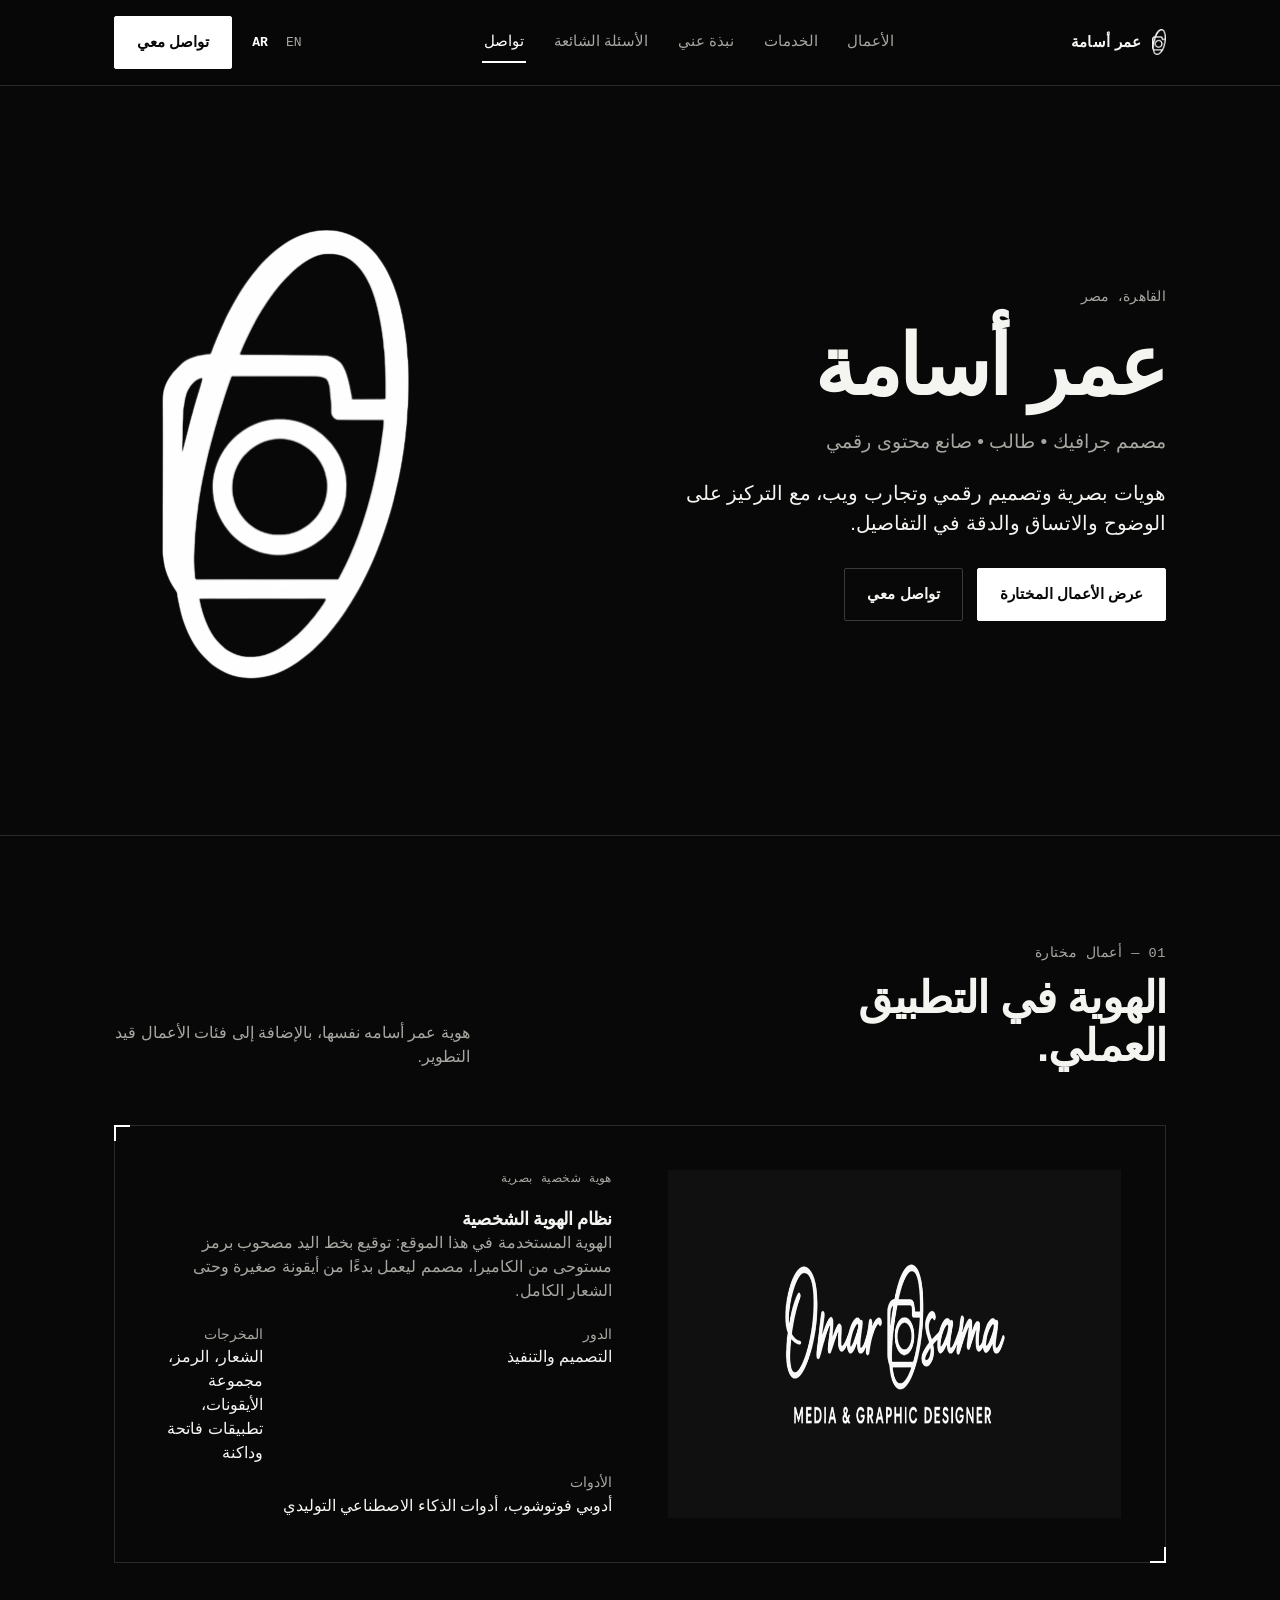
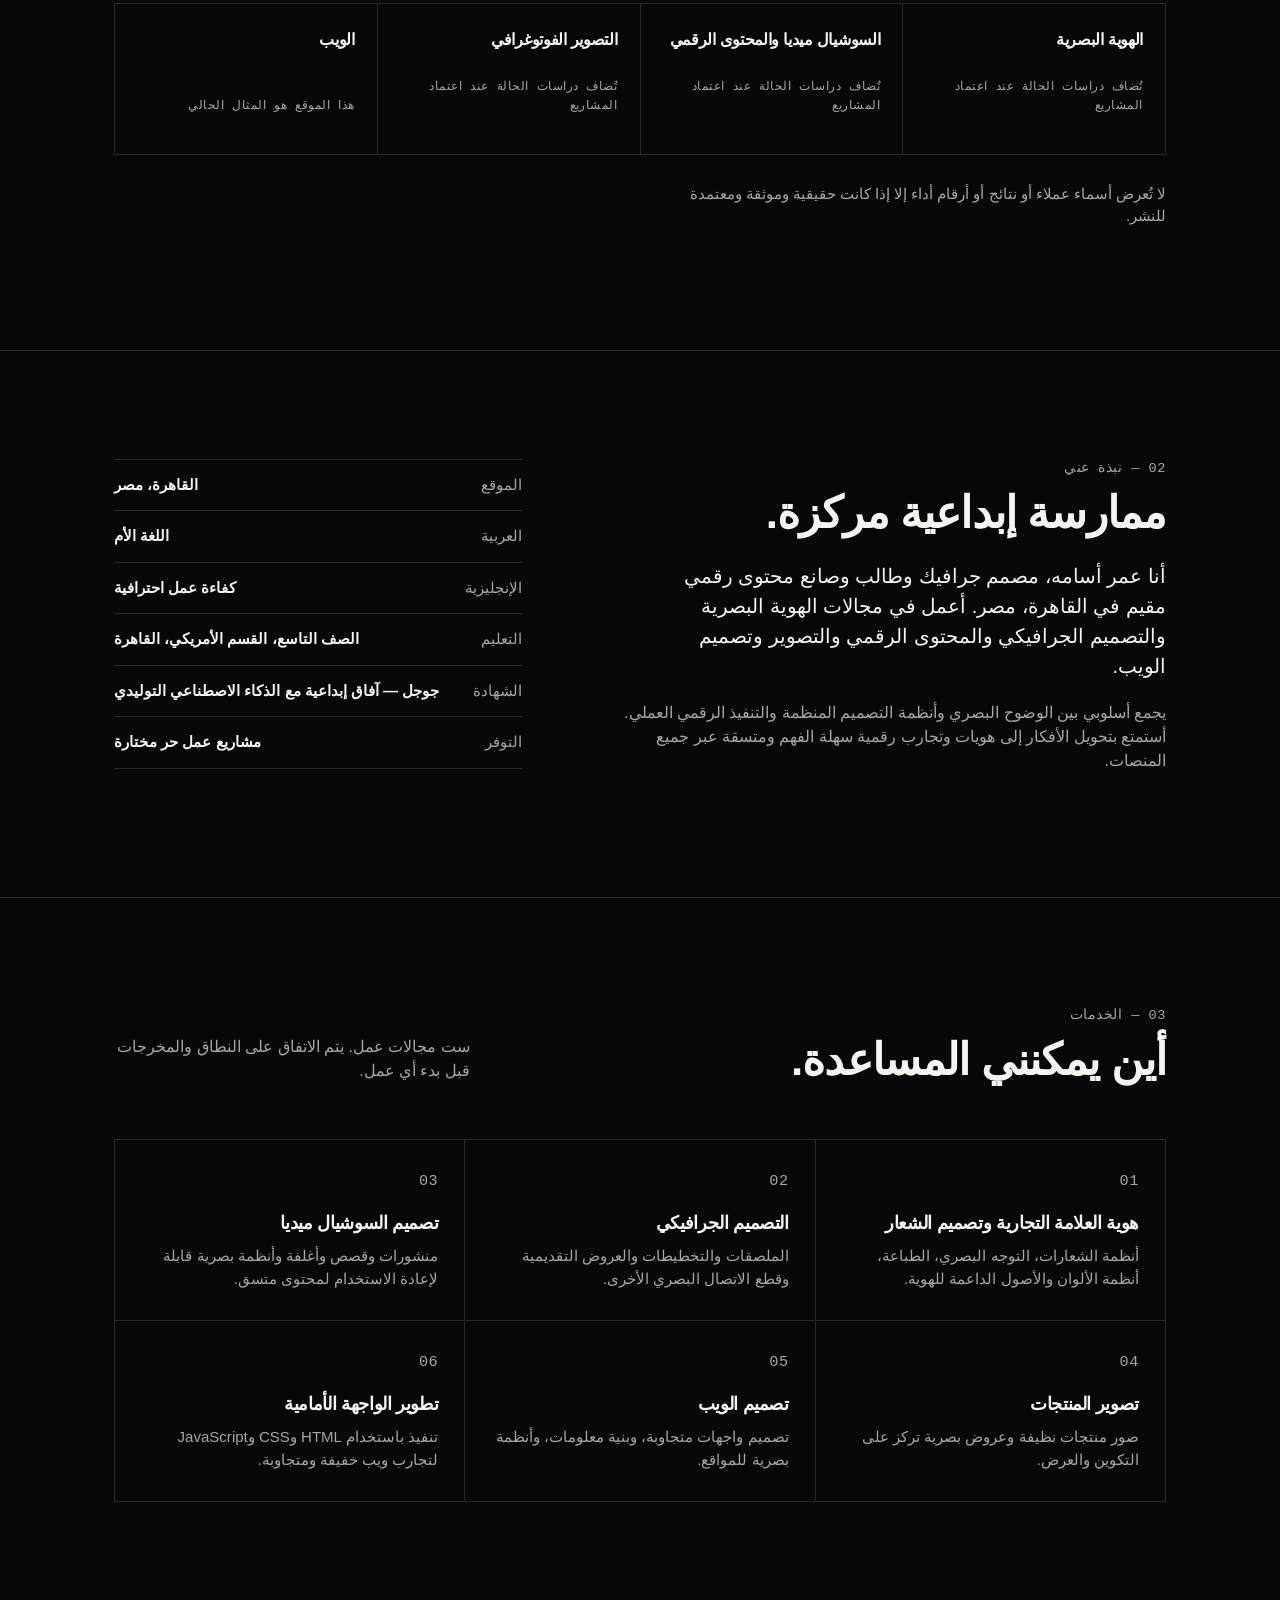
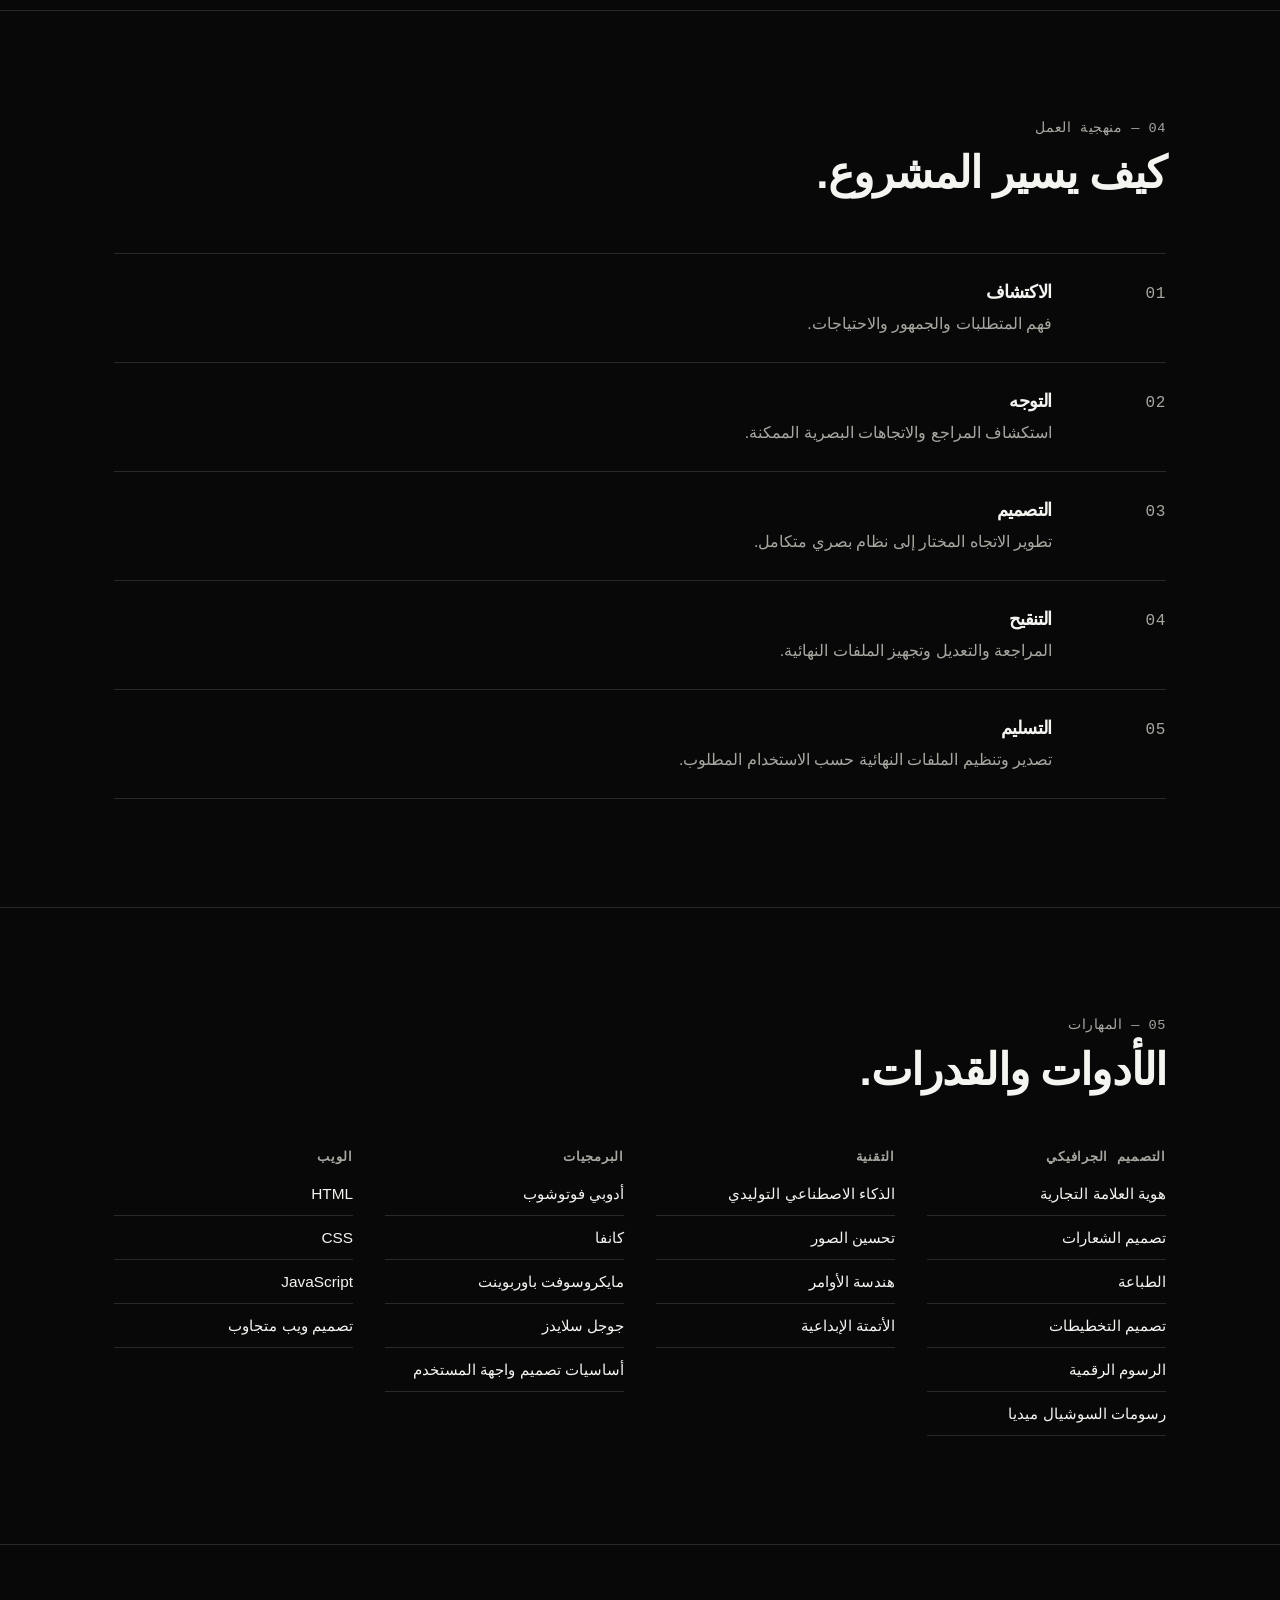
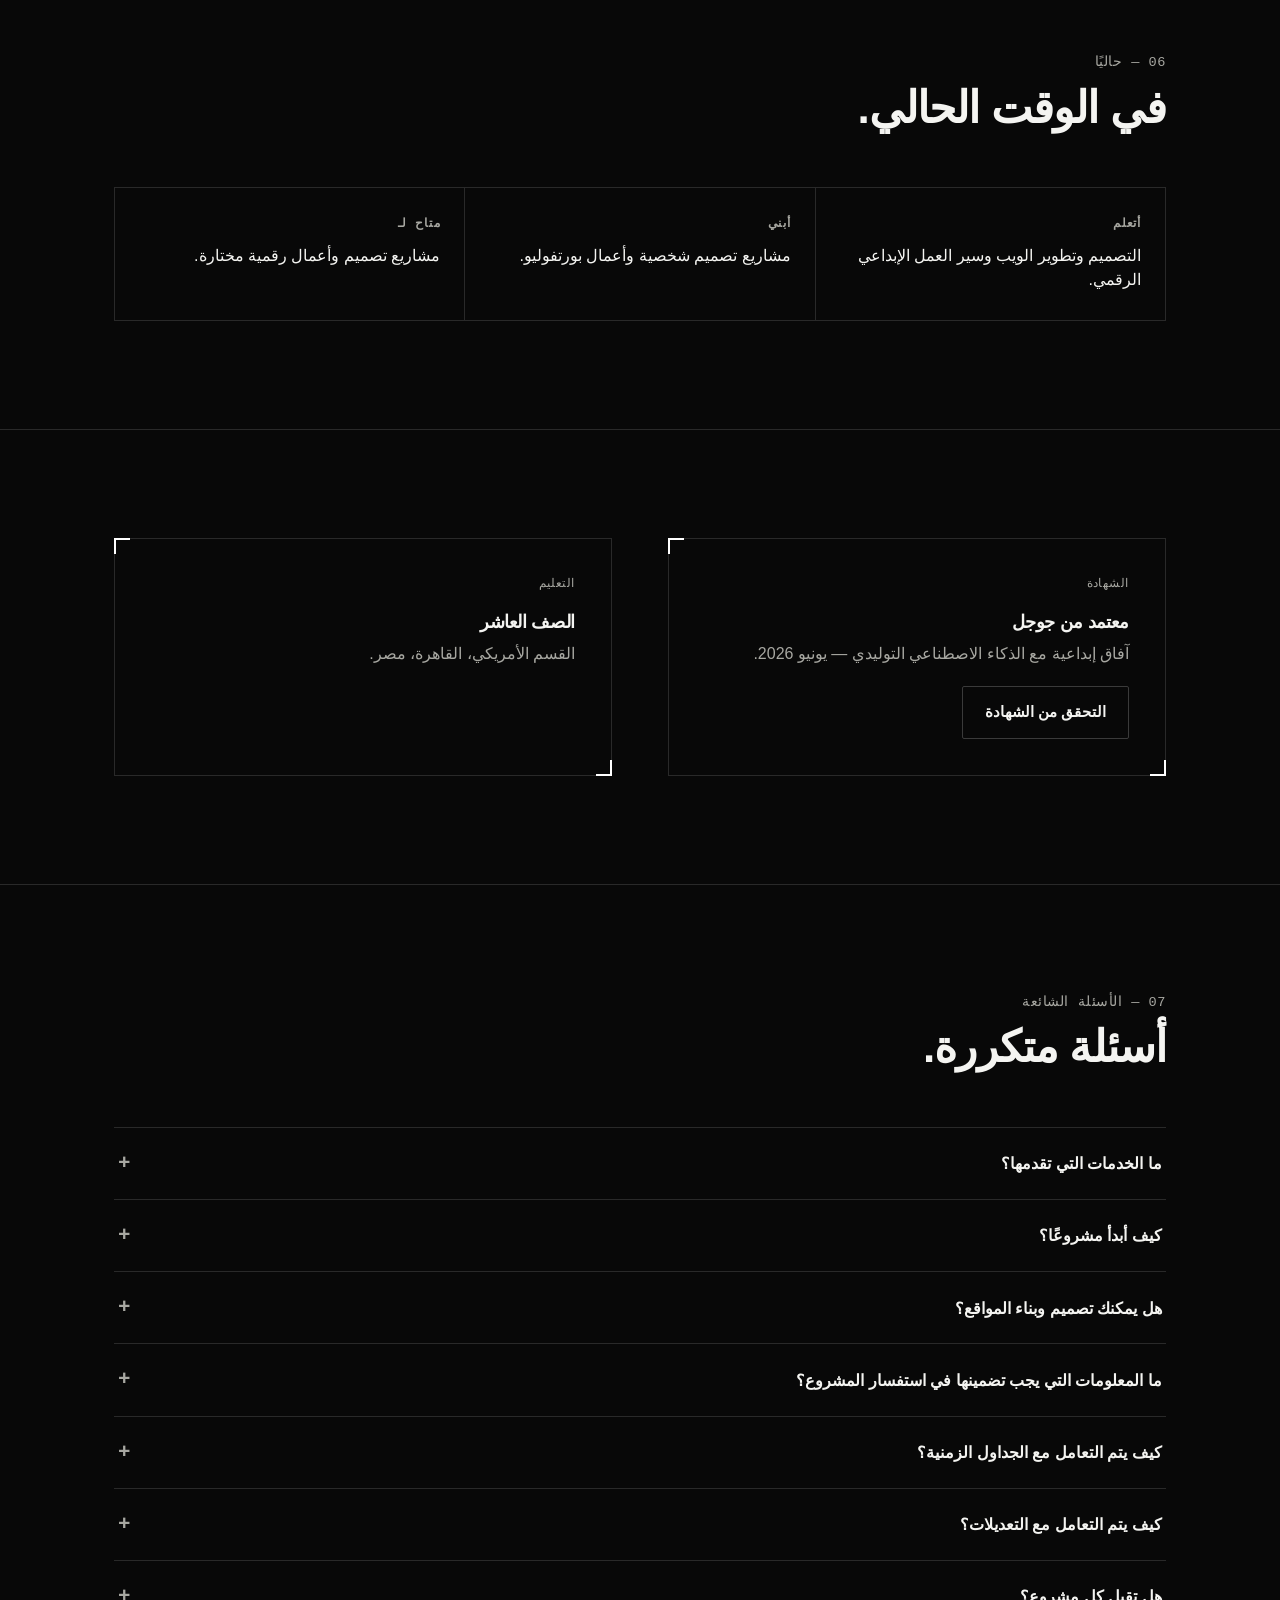
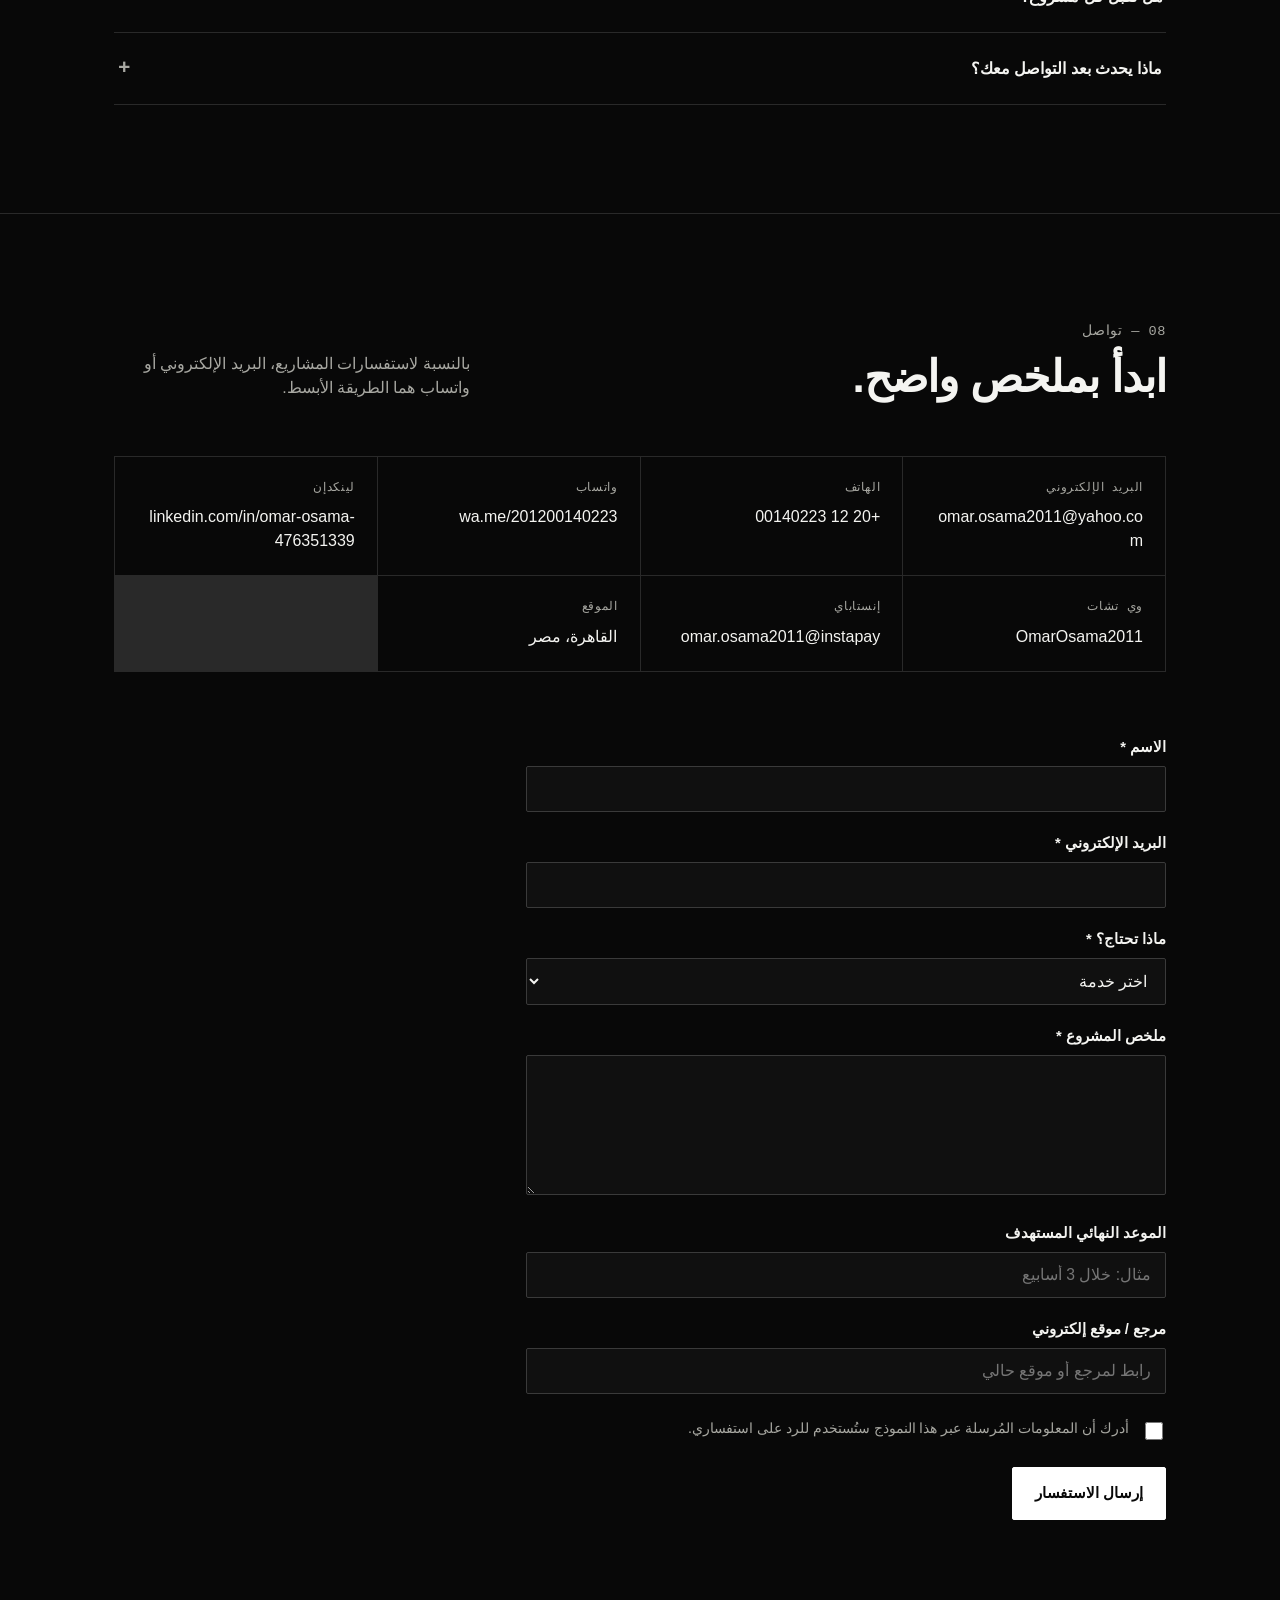
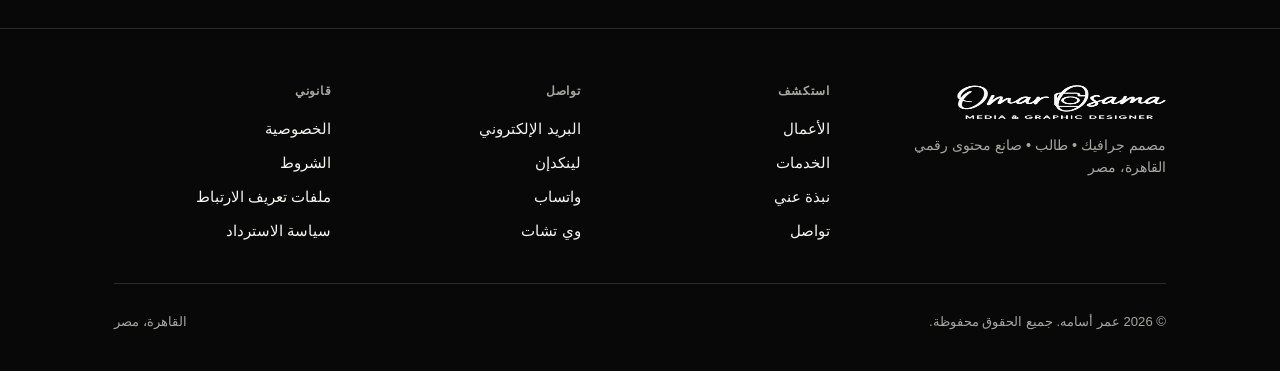
==== commit d4d90471: "Update index.html" ====
--- a/ar/index.html
+++ b/ar/index.html
@@ -3,8 +3,8 @@
 <head>
 <meta charset="utf-8">
 <meta name="viewport" content="width=device-width, initial-scale=1">
-<title>عمر أسامة — مصمم جرافيك وصانع محتوى رقمي | القاهرة، مصر</title>
-<meta name="description" content="عمر أسامة مصمم جرافيك وصانع محتوى رقمي مقيم في القاهرة، مصر، متخصص في الهوية البصرية وتصميم الشعارات ورسومات السوشيال ميديا والتصوير وتصميم الويب.">
+<title>عمر اسامه — مصمم جرافيك وصانع محتوى رقمي | القاهرة، مصر</title>
+<meta name="description" content="عمر أسامه مصمم جرافيك وصانع محتوى رقمي مقيم في القاهرة، مصر، متخصص في الهوية البصرية وتصميم الشعارات ورسومات السوشيال ميديا والتصوير وتصميم الويب.">
 <meta name="theme-color" content="#080808">
 <link rel="canonical" href="https://omarosama.com/ar/">
 <link rel="alternate" hreflang="en" href="https://omarosama.com/">
@@ -18,7 +18,7 @@
 <link rel="manifest" href="/site.webmanifest">
 
 <meta property="og:type" content="website">
-<meta property="og:title" content="عمر أسامة — مصمم جرافيك وصانع محتوى رقمي">
+<meta property="og:title" content="عمر أسامه — مصمم جرافيك وصانع محتوى رقمي">
 <meta property="og:description" content="هويات بصرية وتصميم رقمي وتجارب ويب، مع التركيز على الوضوح والاتساق والدقة.">
 <meta property="og:url" content="https://omarosama.com/ar/">
 <meta property="og:image" content="https://omarosama.com/assets/favicon-512.png">
@@ -45,7 +45,7 @@
 
 <header>
   <div class="container nav">
-    <a class="brand" href="/ar/" aria-label="عمر أسامة، الصفحة الرئيسية">
+    <a class="brand" href="/ar/" aria-label="عمر أسامه، الصفحة الرئيسية">
       <img src="../assets/icon-white-sm.png" alt="" width="20" height="36">
       <span>عمر أسامة</span>
     </a>
@@ -98,12 +98,12 @@
           <span class="section-index frame-num">01 — أعمال مختارة</span>
           <h2 id="work-heading">الهوية في التطبيق العملي.</h2>
         </div>
-        <p class="section-intro">هوية عمر أسامة نفسها، بالإضافة إلى فئات الأعمال قيد التطوير.</p>
+        <p class="section-intro">هوية عمر أسامه نفسها، بالإضافة إلى فئات الأعمال قيد التطوير.</p>
       </div>
 
       <article class="case-study frame">
         <div class="case-visual">
-          <img src="../assets/logo-white-header.png" alt="توقيع عمر أسامة مع الرمز المستوحى من الكاميرا" loading="lazy" width="417" height="160">
+          <img src="../assets/logo-white-header.png" alt="توقيع عمر أسامه مع الرمز المستوحى من الكاميرا" loading="lazy" width="417" height="160">
         </div>
         <div class="case-body">
           <div class="case-meta">
@@ -146,7 +146,7 @@
       <div>
         <span class="section-index frame-num">02 — نبذة عني</span>
         <h2 id="about-heading">ممارسة إبداعية مركزة.</h2>
-        <p class="lead" style="margin-top:24px;">أنا عمر أسامة، مصمم جرافيك وطالب وصانع محتوى رقمي مقيم في القاهرة، مصر. أعمل في مجالات الهوية البصرية والتصميم الجرافيكي والمحتوى الرقمي والتصوير وتصميم الويب.</p>
+        <p class="lead" style="margin-top:24px;">أنا عمر أسامه، مصمم جرافيك وطالب وصانع محتوى رقمي مقيم في القاهرة، مصر. أعمل في مجالات الهوية البصرية والتصميم الجرافيكي والمحتوى الرقمي والتصوير وتصميم الويب.</p>
         <p>يجمع أسلوبي بين الوضوح البصري وأنظمة التصميم المنظمة والتنفيذ الرقمي العملي. أستمتع بتحويل الأفكار إلى هويات وتجارب رقمية سهلة الفهم ومتسقة عبر جميع المنصات.</p>
       </div>
       <div class="info-list" aria-label="تفاصيل الملف الشخصي">
@@ -324,7 +324,7 @@
       </div>
       <div class="credential-card frame">
         <span class="frame-num">التعليم</span>
-        <h3>الصف التاسع</h3>
+        <h3>الصف العاشر</h3>
         <p>القسم الأمريكي، القاهرة، مصر.</p>
       </div>
     </div>
@@ -505,7 +505,7 @@
       </div>
     </div>
     <div class="footer-bottom">
-      <span>© 2026 عمر أسامة. جميع الحقوق محفوظة.</span>
+      <span>© 2026 عمر أسامه. جميع الحقوق محفوظة.</span>
       <span>القاهرة، مصر</span>
     </div>
   </div>
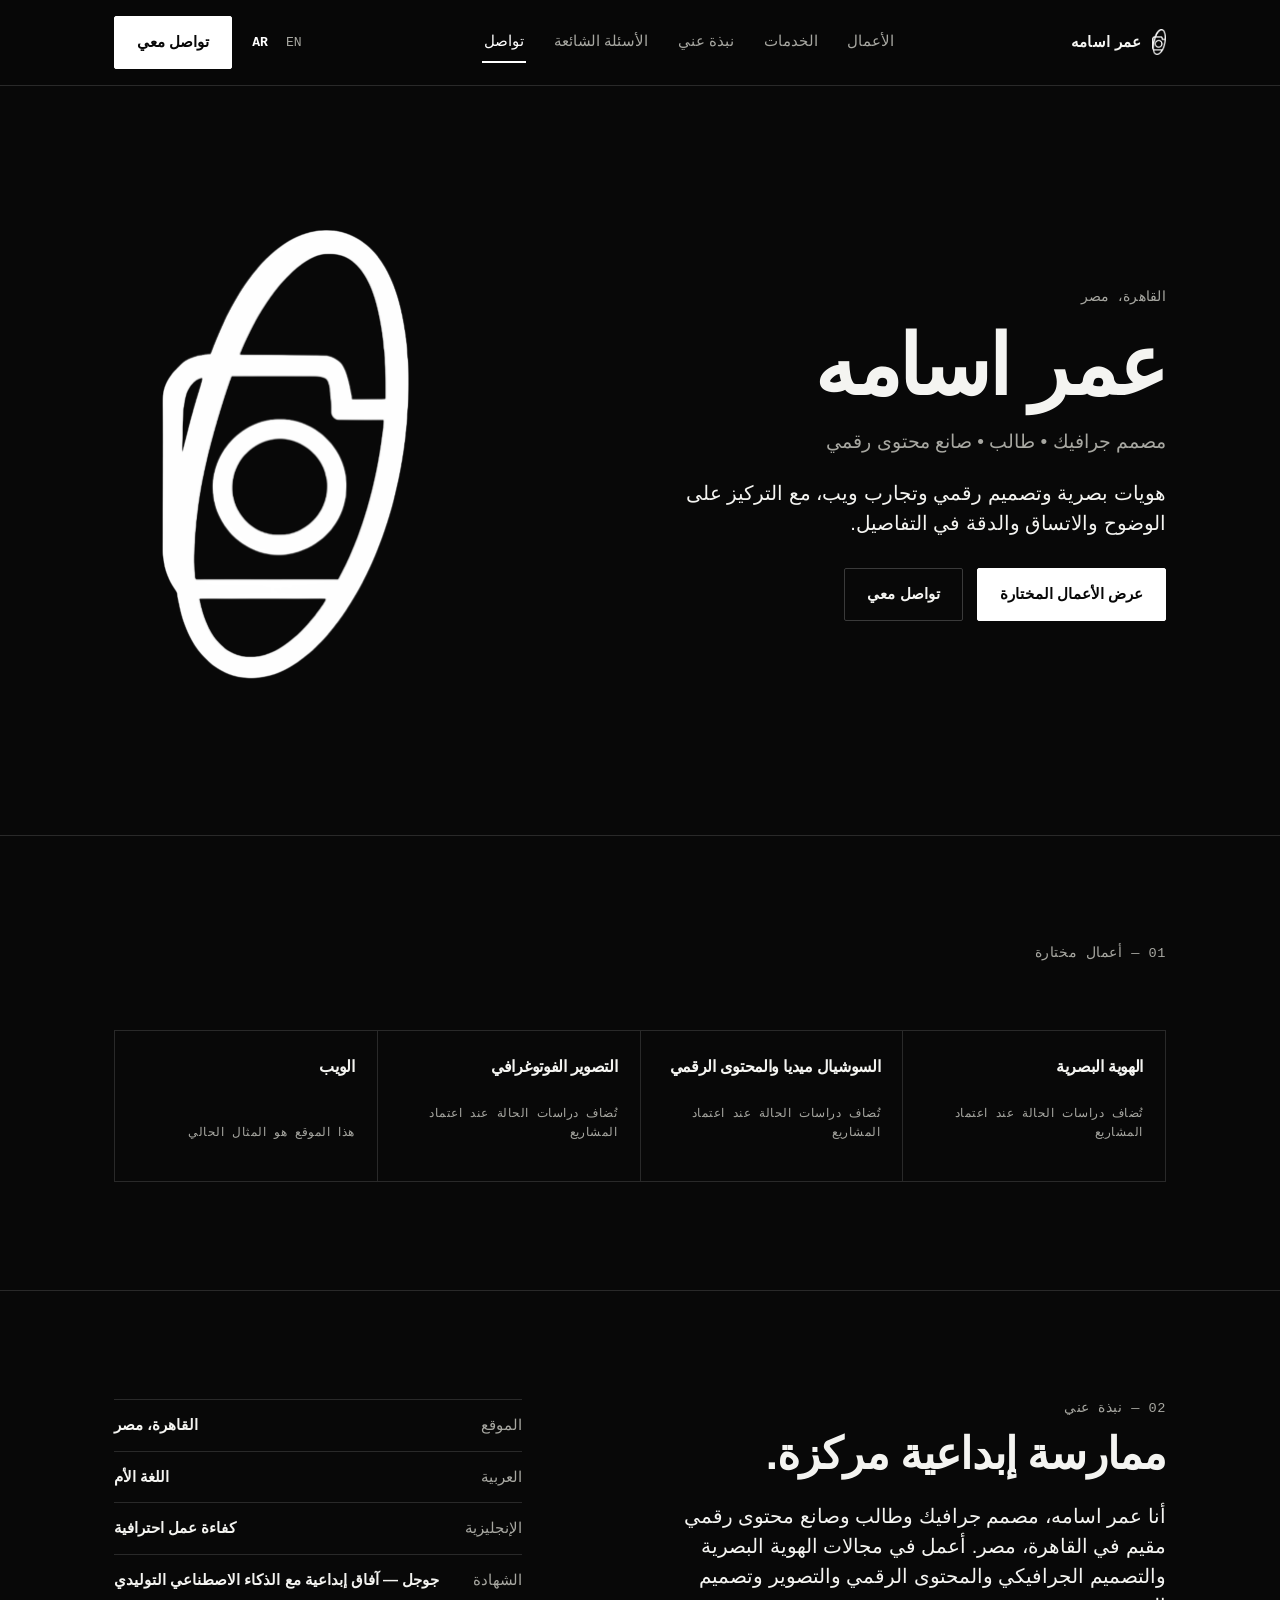
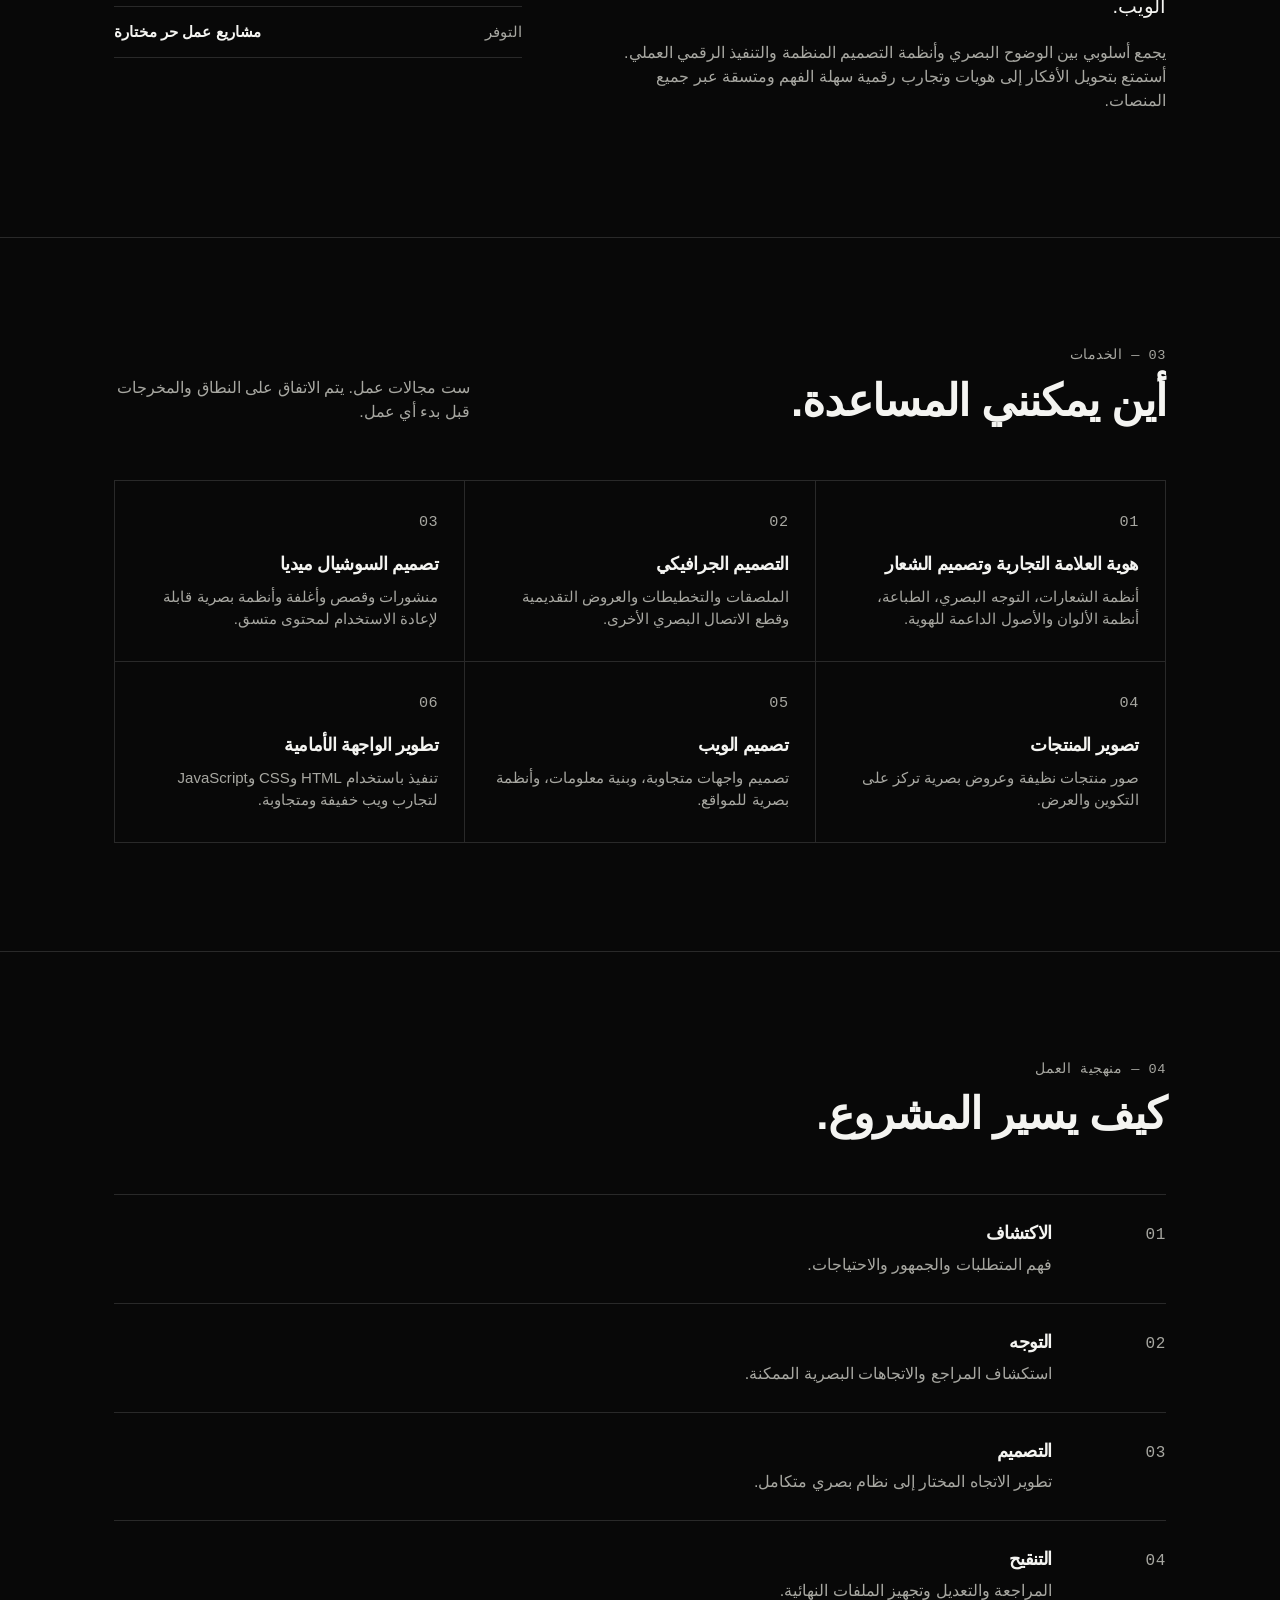
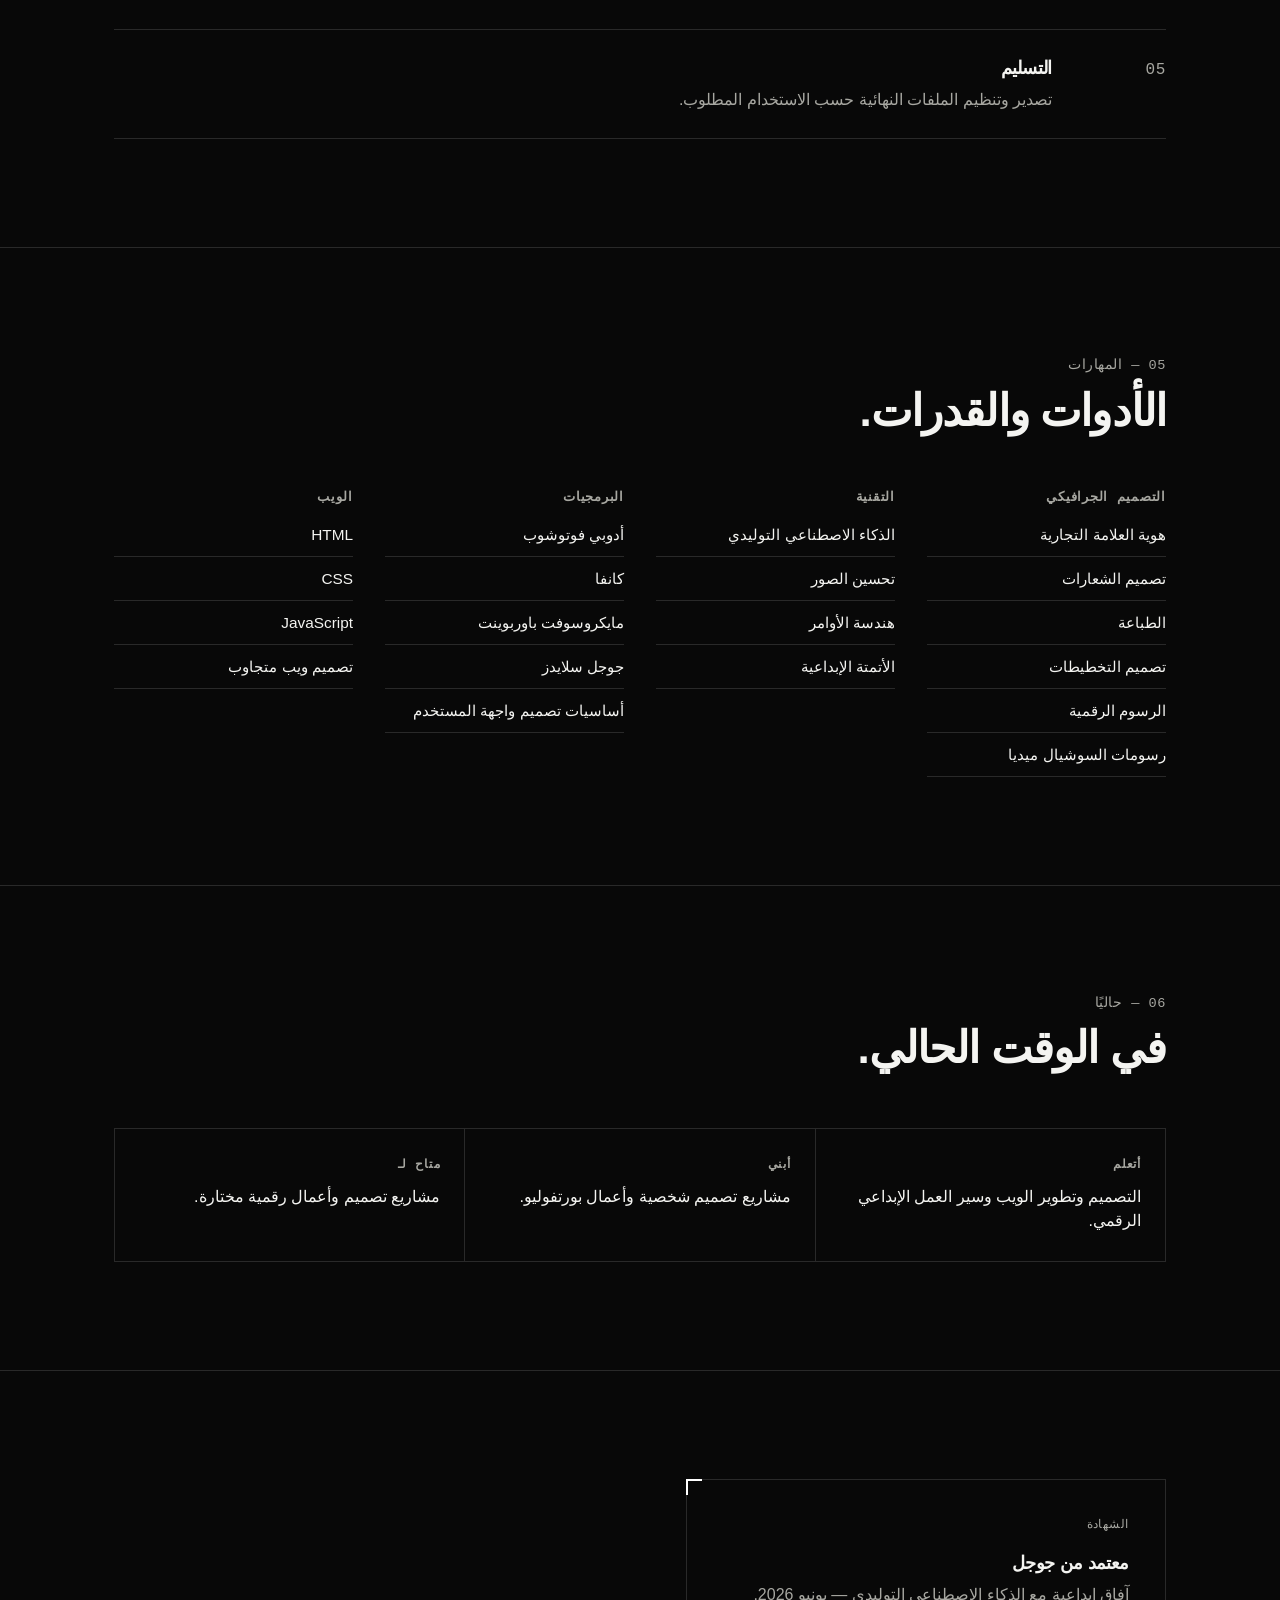
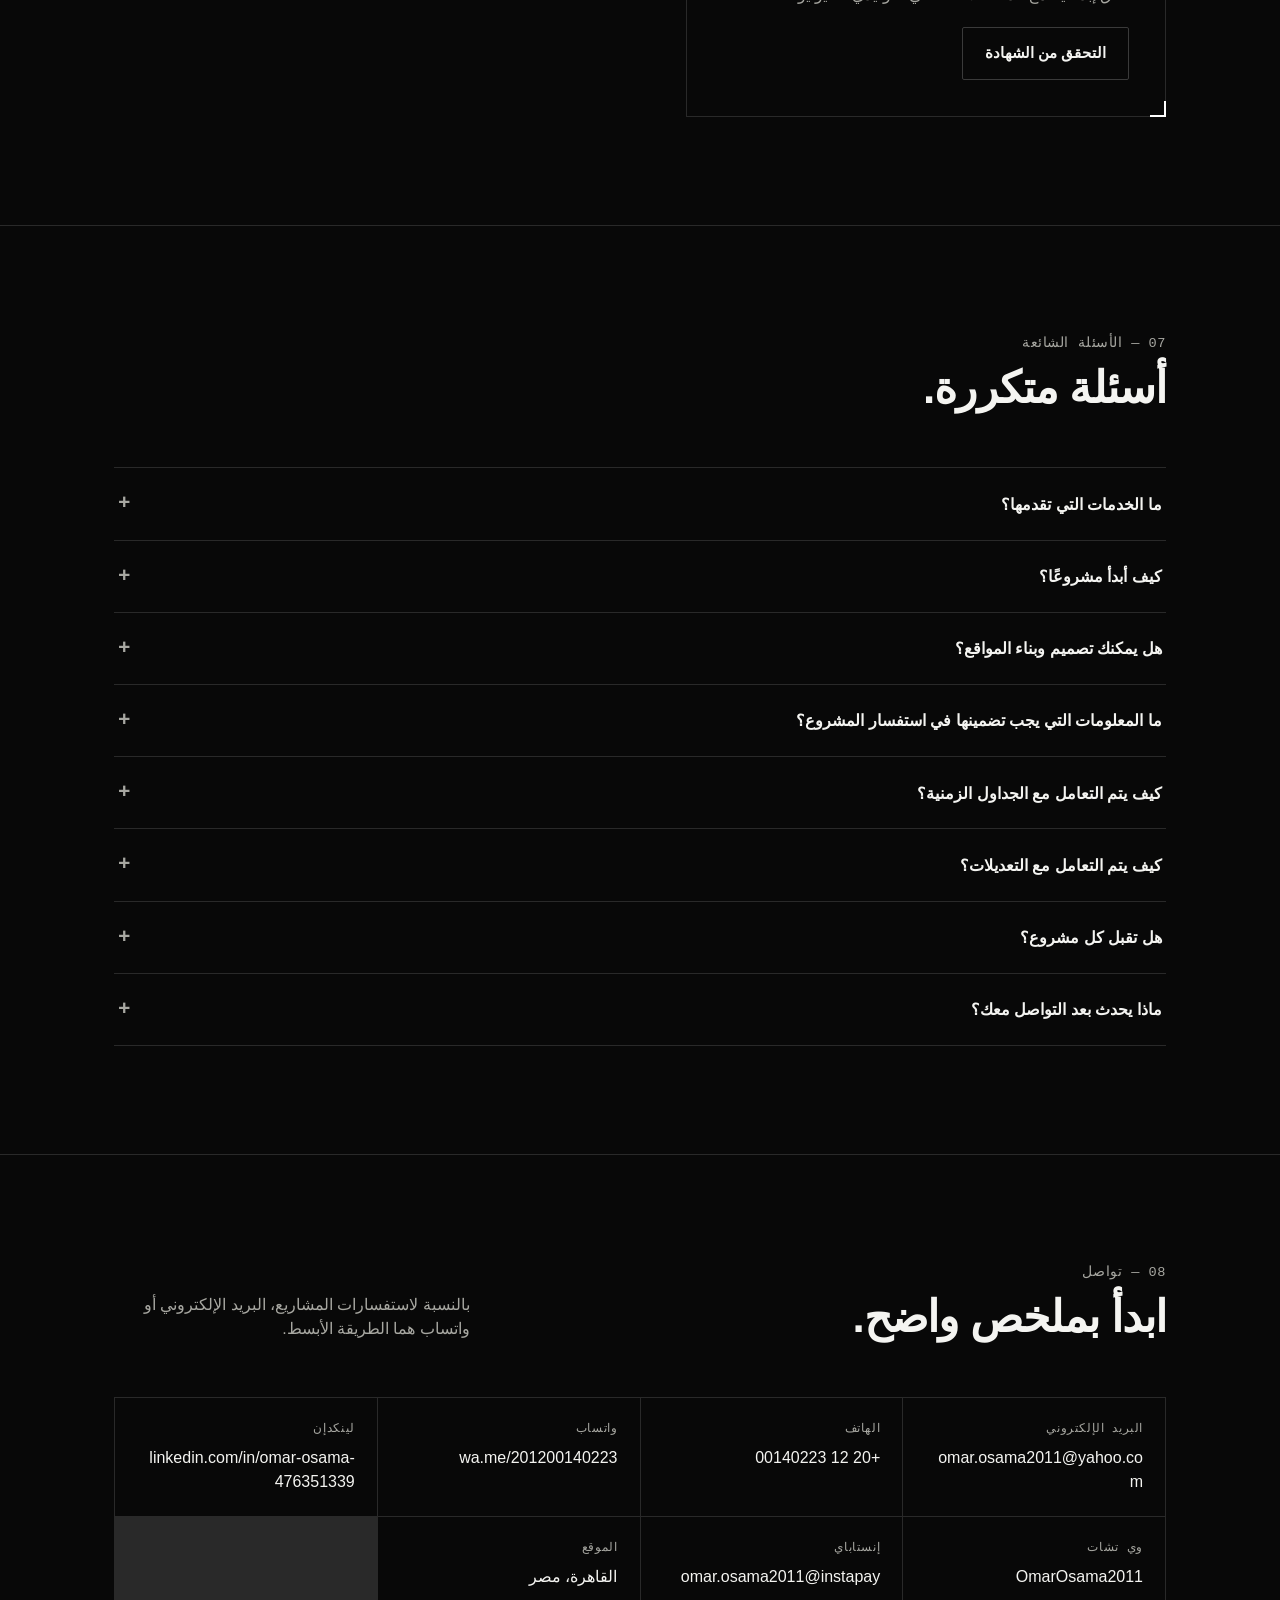
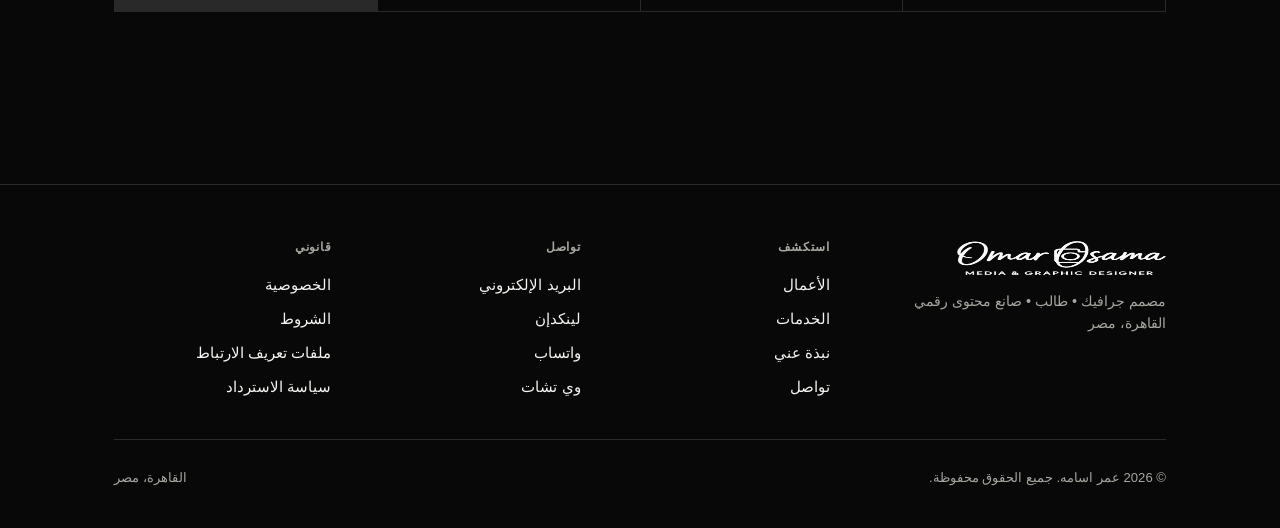
==== commit 18ddb32b: "Add files via upload" ====
--- a/ar/index.html
+++ b/ar/index.html
@@ -4,7 +4,7 @@
 <meta charset="utf-8">
 <meta name="viewport" content="width=device-width, initial-scale=1">
 <title>عمر اسامه — مصمم جرافيك وصانع محتوى رقمي | القاهرة، مصر</title>
-<meta name="description" content="عمر أسامه مصمم جرافيك وصانع محتوى رقمي مقيم في القاهرة، مصر، متخصص في الهوية البصرية وتصميم الشعارات ورسومات السوشيال ميديا والتصوير وتصميم الويب.">
+<meta name="description" content="عمر اسامه مصمم جرافيك وصانع محتوى رقمي مقيم في القاهرة، مصر، متخصص في الهوية البصرية وتصميم الشعارات ورسومات السوشيال ميديا والتصوير وتصميم الويب.">
 <meta name="theme-color" content="#080808">
 <link rel="canonical" href="https://omarosama.com/ar/">
 <link rel="alternate" hreflang="en" href="https://omarosama.com/">
@@ -18,7 +18,7 @@
 <link rel="manifest" href="/site.webmanifest">
 
 <meta property="og:type" content="website">
-<meta property="og:title" content="عمر أسامه — مصمم جرافيك وصانع محتوى رقمي">
+<meta property="og:title" content="عمر اسامه — مصمم جرافيك وصانع محتوى رقمي">
 <meta property="og:description" content="هويات بصرية وتصميم رقمي وتجارب ويب، مع التركيز على الوضوح والاتساق والدقة.">
 <meta property="og:url" content="https://omarosama.com/ar/">
 <meta property="og:image" content="https://omarosama.com/assets/favicon-512.png">
@@ -45,9 +45,9 @@
 
 <header>
   <div class="container nav">
-    <a class="brand" href="/ar/" aria-label="عمر أسامه، الصفحة الرئيسية">
+    <a class="brand" href="/ar/" aria-label="عمر اسامه، الصفحة الرئيسية">
       <img src="../assets/icon-white-sm.png" alt="" width="20" height="36">
-      <span>عمر أسامة</span>
+      <span>عمر اسامه</span>
     </a>
 
     <nav class="primary-nav" aria-label="التنقل الرئيسي">
@@ -77,7 +77,7 @@
     <div class="container hero-grid">
       <div>
         <p class="hero-kicker">القاهرة، مصر</p>
-        <h1>عمر أسامة</h1>
+        <h1>عمر اسامه</h1>
         <p class="hero-role">مصمم جرافيك • طالب • صانع محتوى رقمي</p>
         <p class="lead">هويات بصرية وتصميم رقمي وتجارب ويب، مع التركيز على الوضوح والاتساق والدقة في التفاصيل.</p>
         <div class="hero-actions">
@@ -86,38 +86,18 @@
         </div>
       </div>
       <div class="hero-mark">
-        <img src="../assets/icon-white-lg.png" alt="رمز عمر أسامة المستوحى من الكاميرا" width="495" height="900">
-      </div>
-    </div>
-  </section>
-
-  <section id="work" aria-labelledby="work-heading">
+        <img src="../assets/icon-white-lg.png" alt="رمز عمر اسامه المستوحى من الكاميرا" width="495" height="900">
+      </div>
+    </div>
+  </section>
+
+  <section id="work" aria-label="أعمال مختارة">
     <div class="container">
       <div class="section-head">
         <div>
           <span class="section-index frame-num">01 — أعمال مختارة</span>
-          <h2 id="work-heading">الهوية في التطبيق العملي.</h2>
-        </div>
-        <p class="section-intro">هوية عمر أسامه نفسها، بالإضافة إلى فئات الأعمال قيد التطوير.</p>
-      </div>
-
-      <article class="case-study frame">
-        <div class="case-visual">
-          <img src="../assets/logo-white-header.png" alt="توقيع عمر أسامه مع الرمز المستوحى من الكاميرا" loading="lazy" width="417" height="160">
-        </div>
-        <div class="case-body">
-          <div class="case-meta">
-            <span class="frame-num">هوية شخصية بصرية</span>
-          </div>
-          <h3>نظام الهوية الشخصية</h3>
-          <p>الهوية المستخدمة في هذا الموقع: توقيع بخط اليد مصحوب برمز مستوحى من الكاميرا، مصمم ليعمل بدءًا من أيقونة صغيرة وحتى الشعار الكامل.</p>
-          <dl>
-            <div><dt>الدور</dt><dd>التصميم والتنفيذ</dd></div>
-            <div><dt>المخرجات</dt><dd>الشعار، الرمز، مجموعة الأيقونات، تطبيقات فاتحة وداكنة</dd></div>
-            <div><dt>الأدوات</dt><dd>أدوبي فوتوشوب، أدوات الذكاء الاصطناعي التوليدي</dd></div>
-          </dl>
-        </div>
-      </article>
+        </div>
+      </div>
 
       <div class="work-categories">
         <div class="work-category">
@@ -137,7 +117,6 @@
           <p class="frame-num status">هذا الموقع هو المثال الحالي</p>
         </div>
       </div>
-      <p class="work-note">لا تُعرض أسماء عملاء أو نتائج أو أرقام أداء إلا إذا كانت حقيقية وموثقة ومعتمدة للنشر.</p>
     </div>
   </section>
 
@@ -146,14 +125,13 @@
       <div>
         <span class="section-index frame-num">02 — نبذة عني</span>
         <h2 id="about-heading">ممارسة إبداعية مركزة.</h2>
-        <p class="lead" style="margin-top:24px;">أنا عمر أسامه، مصمم جرافيك وطالب وصانع محتوى رقمي مقيم في القاهرة، مصر. أعمل في مجالات الهوية البصرية والتصميم الجرافيكي والمحتوى الرقمي والتصوير وتصميم الويب.</p>
+        <p class="lead" style="margin-top:24px;">أنا عمر اسامه، مصمم جرافيك وطالب وصانع محتوى رقمي مقيم في القاهرة، مصر. أعمل في مجالات الهوية البصرية والتصميم الجرافيكي والمحتوى الرقمي والتصوير وتصميم الويب.</p>
         <p>يجمع أسلوبي بين الوضوح البصري وأنظمة التصميم المنظمة والتنفيذ الرقمي العملي. أستمتع بتحويل الأفكار إلى هويات وتجارب رقمية سهلة الفهم ومتسقة عبر جميع المنصات.</p>
       </div>
       <div class="info-list" aria-label="تفاصيل الملف الشخصي">
         <div class="info-row"><span>الموقع</span><strong>القاهرة، مصر</strong></div>
         <div class="info-row"><span>العربية</span><strong>اللغة الأم</strong></div>
         <div class="info-row"><span>الإنجليزية</span><strong>كفاءة عمل احترافية</strong></div>
-        <div class="info-row"><span>التعليم</span><strong>الصف التاسع، القسم الأمريكي، القاهرة</strong></div>
         <div class="info-row"><span>الشهادة</span><strong>جوجل — آفاق إبداعية مع الذكاء الاصطناعي التوليدي</strong></div>
         <div class="info-row"><span>التوفر</span><strong>مشاريع عمل حر مختارة</strong></div>
       </div>
@@ -315,18 +293,13 @@
   </section>
 
   <section id="certification" aria-labelledby="certification-heading">
-    <div class="container two-up">
-      <div class="credential-card frame">
+    <div class="container">
+      <div class="credential-card frame" style="max-width:480px;">
         <span class="frame-num">الشهادة</span>
         <h3 id="certification-heading">معتمد من جوجل</h3>
         <p>آفاق إبداعية مع الذكاء الاصطناعي التوليدي — يونيو 2026.</p>
         <a class="button secondary" href="https://omp.dub.ai/certificate/pCsrvrHUGhyC" rel="noopener noreferrer" target="_blank">التحقق من الشهادة</a>
       </div>
-      <div class="credential-card frame">
-        <span class="frame-num">التعليم</span>
-        <h3>الصف العاشر</h3>
-        <p>القسم الأمريكي، القاهرة، مصر.</p>
-      </div>
     </div>
   </section>
 
@@ -345,7 +318,7 @@
         </details>
         <details class="faq-item">
           <summary>كيف أبدأ مشروعًا؟</summary>
-          <p>أرسل ملخصًا مختصرًا عبر البريد الإلكتروني أو واتساب، أو استخدم نموذج الاستفسار أدناه. اذكر ما تحتاجه وأهدافك وأي مراجع مناسبة.</p>
+          <p>أرسل ملخصًا مختصرًا عبر البريد الإلكتروني أو واتساب. اذكر ما تحتاجه وأهدافك وأي مراجع مناسبة.</p>
         </details>
         <details class="faq-item">
           <summary>هل يمكنك تصميم وبناء المواقع؟</summary>
@@ -416,54 +389,6 @@
         </div>
       </div>
 
-      <form class="form" id="enquiry-form" data-endpoint="" novalidate>
-        <div class="field">
-          <label for="f-name">الاسم *</label>
-          <input id="f-name" name="name" type="text" autocomplete="name" required>
-          <span class="field-error" role="alert"></span>
-        </div>
-        <div class="field">
-          <label for="f-email">البريد الإلكتروني *</label>
-          <input id="f-email" name="email" type="email" autocomplete="email" required>
-          <span class="field-error" role="alert"></span>
-        </div>
-        <div class="field">
-          <label for="f-need">ماذا تحتاج؟ *</label>
-          <select id="f-need" name="service" required>
-            <option value="">اختر خدمة</option>
-            <option>هوية العلامة التجارية</option>
-            <option>تصميم الشعار</option>
-            <option>تصميم السوشيال ميديا</option>
-            <option>التصميم الجرافيكي</option>
-            <option>التصوير الفوتوغرافي</option>
-            <option>تصميم الويب</option>
-            <option>تطوير الواجهة الأمامية</option>
-            <option>أخرى</option>
-          </select>
-          <span class="field-error" role="alert"></span>
-        </div>
-        <div class="field">
-          <label for="f-brief">ملخص المشروع *</label>
-          <textarea id="f-brief" name="brief" required></textarea>
-          <span class="field-error" role="alert"></span>
-        </div>
-        <div class="field">
-          <label for="f-deadline">الموعد النهائي المستهدف</label>
-          <input id="f-deadline" name="deadline" type="text" placeholder="مثال: خلال 3 أسابيع">
-        </div>
-        <div class="field">
-          <label for="f-reference">مرجع / موقع إلكتروني</label>
-          <input id="f-reference" name="reference" type="text" placeholder="رابط لمرجع أو موقع حالي">
-        </div>
-
-        <label class="consent">
-          <input type="checkbox" name="consent" required>
-          <span>أدرك أن المعلومات المُرسلة عبر هذا النموذج ستُستخدم للرد على استفساري.</span>
-        </label>
-
-        <button class="button" type="submit" data-label="إرسال الاستفسار">إرسال الاستفسار</button>
-        <div class="form-status" role="status" aria-live="polite"></div>
-      </form>
     </div>
   </section>
 
@@ -473,7 +398,7 @@
   <div class="container">
     <div class="footer-grid">
       <div class="footer-brand">
-        <img src="../assets/logo-white-header.png" alt="عمر أسامة" width="209" height="80">
+        <img src="../assets/logo-white-header.png" alt="عمر اسامه" width="209" height="80">
         <p>مصمم جرافيك • طالب • صانع محتوى رقمي<br>القاهرة، مصر</p>
       </div>
       <div class="footer-col">
@@ -505,7 +430,7 @@
       </div>
     </div>
     <div class="footer-bottom">
-      <span>© 2026 عمر أسامه. جميع الحقوق محفوظة.</span>
+      <span>© 2026 عمر اسامه. جميع الحقوق محفوظة.</span>
       <span>القاهرة، مصر</span>
     </div>
   </div>
